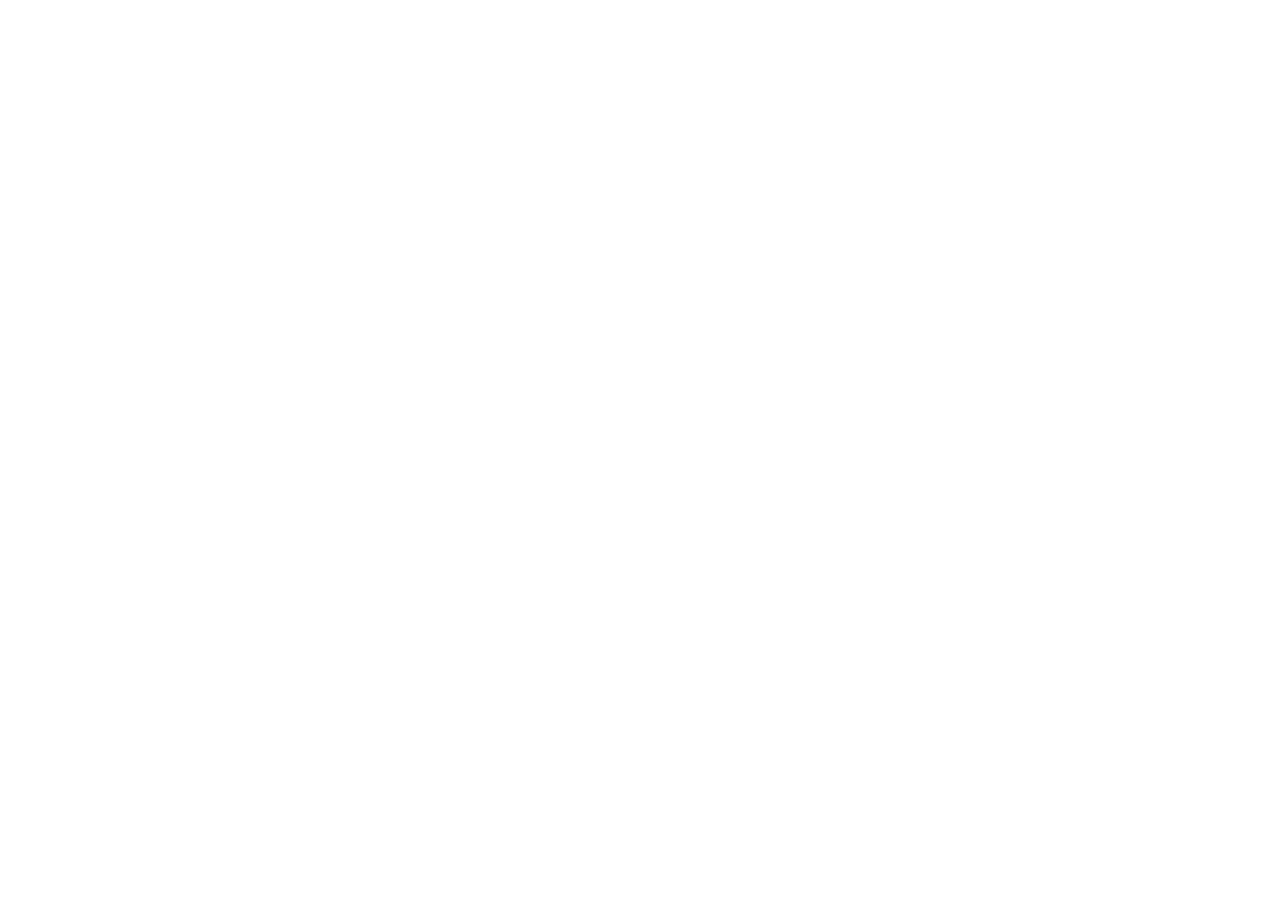
==== pages/about.html @ 8546cb78 "contact us page" ====
<!DOCTYPE html>
<html lang="en">
<head>
    <meta charset="UTF-8">
    <meta name="viewport" content="width=device-width, initial-scale=1.0">
    <title>About Us</title>
</head>
<body>
    
</body>
</html>
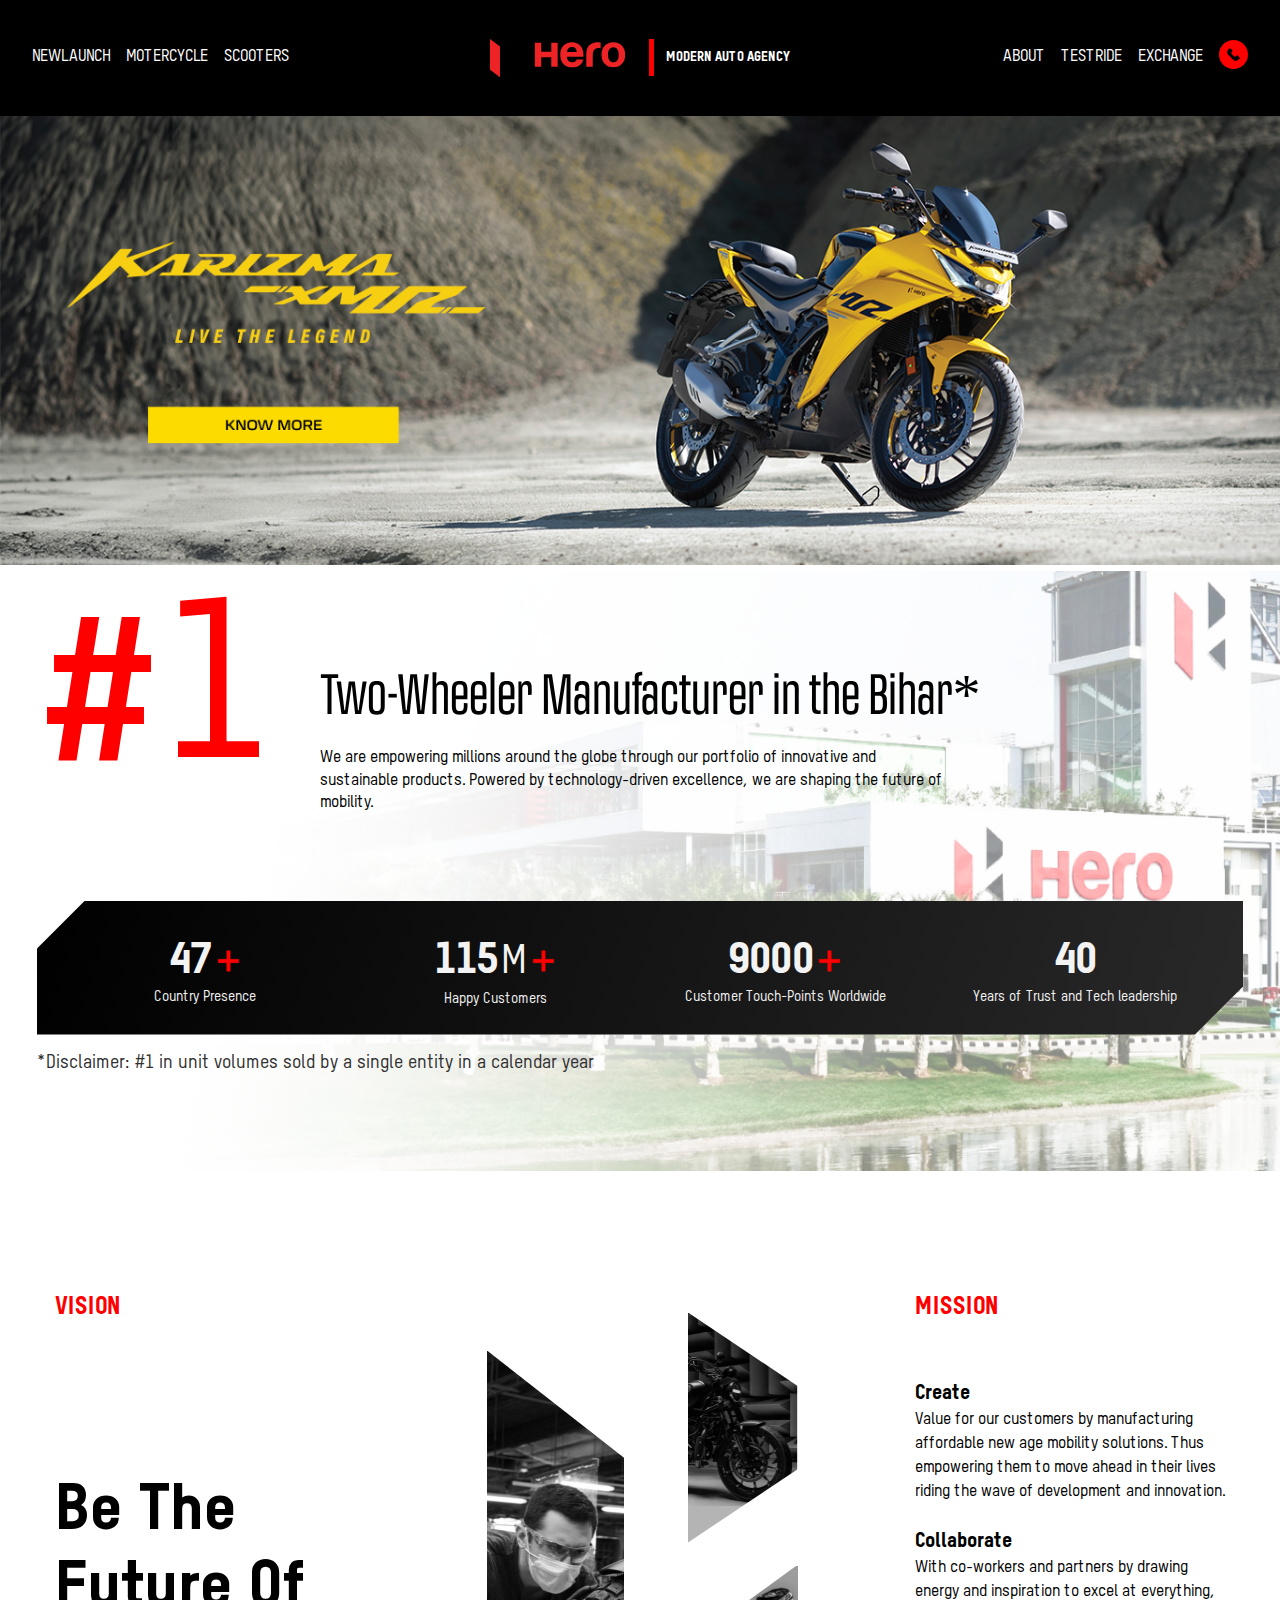
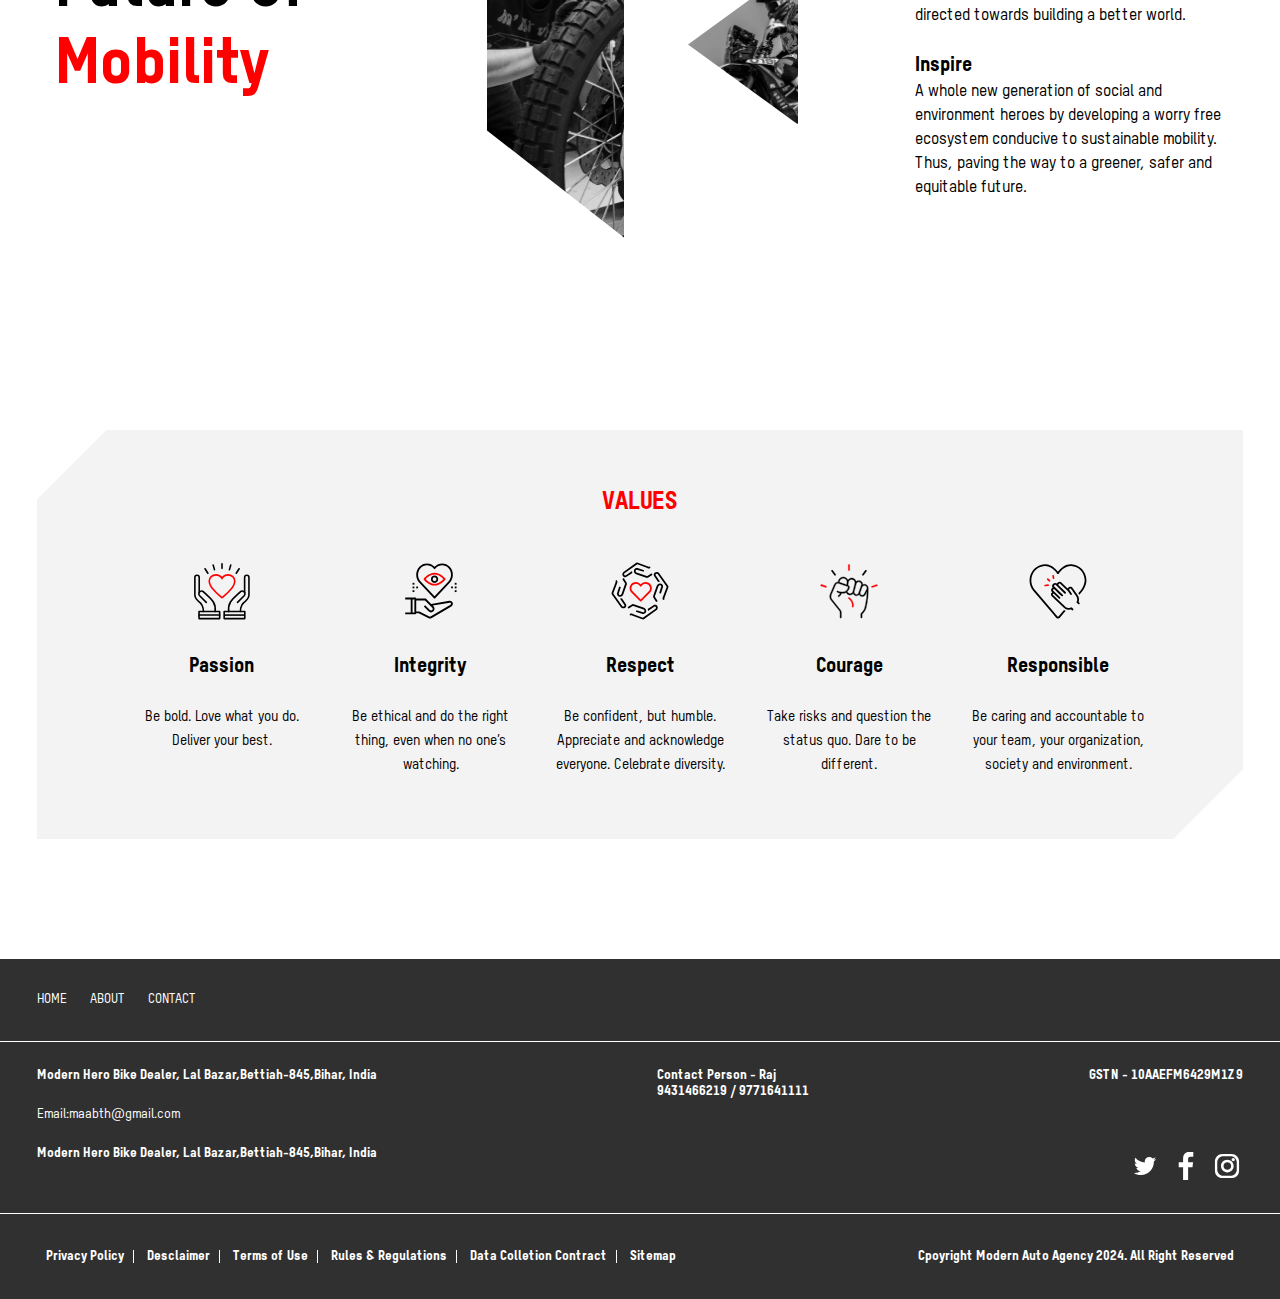
==== commit 6b1759cc: "about us page" ====
--- a/pages/about.html
+++ b/pages/about.html
@@ -1,11 +1,428 @@
 <!DOCTYPE html>
 <html lang="en">
+
 <head>
     <meta charset="UTF-8">
     <meta name="viewport" content="width=device-width, initial-scale=1.0">
+    <link rel="stylesheet" href="/style.css">
+    <link rel="stylesheet" href="aboutus.css">
     <title>About Us</title>
 </head>
+
 <body>
-    
+
+    <script src="/pages/custom.js"></script>
+    <a href="/pages/about.html"></a>
+    <custom-header></custom-header>
+
+    <div class="">
+        <img src="/Images/karizma-know-web.png" alt="">
+    </div>
+
+    <div class="aboutus">
+
+        <!-- manufacturer -->
+
+        <div class="company-two-wheeler-mobility aem-GridColumn aem-GridColumn--default--12 spacetopbottom">
+
+
+            <style>
+                .backgroundImage {
+                    background: linear-gradient(107deg, #FFF 22.89%, rgba(255, 255, 255, 0.00) 71.45%),
+                        url(/Images/two-wheeler-desktop.png),
+                        lightgray -0.087px -516.92px / 138.455% 185.896% no-repeat;
+                    background-repeat: no-repeat;
+                    background-size: cover;
+                }
+
+                .block--company-two-wheeler-mobility {
+                    position: relative;
+                    background-color: #fff;
+                }
+
+                @media screen and (max-width: 767px) {
+                    .backgroundImage {
+                        background: linear-gradient(185deg, #FFF -59.31%, rgba(255, 255, 255, 0.20) 36.59%, rgba(255, 255, 255, 0.80) 72.24%, rgba(255, 255, 255, 0.00) 105.49%),
+                            url(/content/dam/hero-aem-website/in/en-in/company-section/company-overview/two-wheeler/two-wheeler-mobile.jpg),
+                            lightgray -0.039px -230.003px / 138.455% 185.896% no-repeat;
+                        background-repeat: no-repeat;
+                        background-size: cover;
+                    }
+                }
+            </style>
+            <div class="block--company-two-wheeler-mobility backgroundImage">
+                <!-- <div class="backgroundImage"></div> -->
+                <div class="source page-width">
+                    <div class="twoWheelerMobilityText">
+                        <div class="rank">
+                            <p class="font-hyperspace-race-xwide-bold"><span>#</span>1</p>
+                        </div>
+                        <div class="twoWheelerMobilityContent">
+                            <div class="twoWheelerMobilityHeading">Two-Wheeler Manufacturer in the Bihar*</div>
+                            <div class="twoWheelerMobilityPara">
+                                We are empowering millions around the globe through our portfolio of innovative and
+                                sustainable products. Powered by technology-driven excellence, we are shaping the future
+                                of mobility.
+                            </div>
+                        </div>
+                    </div>
+
+                    <div class="black-banner">
+                        <div class="banner2">
+                            <div class="bannerContent">
+                                <h1>
+                                    <p>47</p>
+                                    <svg xmlns="http://www.w3.org/2000/svg" width="25" height="24" viewBox="0 0 25 24"
+                                        fill="none">
+                                        <g id="ri:add-fill">
+                                            <path id="Vector"
+                                                d="M11.0714 1.74951H10.8214V1.99951V10.3209H2.5H2.25V10.5709V13.4281V13.6781H2.5H10.8214V21.9995V22.2495H11.0714H13.9286H14.1786V21.9995V13.6781H22.5H22.75V13.4281V10.5709V10.3209H22.5H14.1786V1.99951V1.74951H13.9286H11.0714Z"
+                                                fill="#FF0000" stroke="#FF0000" stroke-width="0.5" />
+                                        </g>
+                                    </svg>
+                                </h1>
+                                <p>Country Presence</p>
+                            </div>
+
+                            <div class="bannerContent">
+                                <h1>
+                                    <p>115 </p>
+                                    <p>M</p>
+                                    <svg xmlns="http://www.w3.org/2000/svg" width="25" height="24" viewBox="0 0 25 24"
+                                        fill="none">
+                                        <g id="ri:add-fill">
+                                            <path id="Vector"
+                                                d="M11.0714 1.74951H10.8214V1.99951V10.3209H2.5H2.25V10.5709V13.4281V13.6781H2.5H10.8214V21.9995V22.2495H11.0714H13.9286H14.1786V21.9995V13.6781H22.5H22.75V13.4281V10.5709V10.3209H22.5H14.1786V1.99951V1.74951H13.9286H11.0714Z"
+                                                fill="#FF0000" stroke="#FF0000" stroke-width="0.5" />
+                                        </g>
+                                    </svg>
+                                </h1>
+                                <p>Happy Customers</p>
+                            </div>
+
+                            <div class="bannerContent">
+                                <h1>
+                                    <p>9000</p>
+                                    <svg xmlns="http://www.w3.org/2000/svg" width="25" height="24" viewBox="0 0 25 24"
+                                        fill="none">
+                                        <g id="ri:add-fill">
+                                            <path id="Vector"
+                                                d="M11.0714 1.74951H10.8214V1.99951V10.3209H2.5H2.25V10.5709V13.4281V13.6781H2.5H10.8214V21.9995V22.2495H11.0714H13.9286H14.1786V21.9995V13.6781H22.5H22.75V13.4281V10.5709V10.3209H22.5H14.1786V1.99951V1.74951H13.9286H11.0714Z"
+                                                fill="#FF0000" stroke="#FF0000" stroke-width="0.5" />
+                                        </g>
+                                    </svg>
+                                </h1>
+                                <p>Customer Touch-Points Worldwide</p>
+                            </div>
+
+                            <div class="bannerContent">
+                                <h1>
+                                    <p>40</p>
+                                </h1>
+                                <p>Years of Trust and Tech leadership </p>
+                            </div>
+
+                        </div>
+                    </div>
+
+                    <div class="loremText">
+                        <p>*Disclaimer: #1 in unit volumes sold by a single entity in a calendar year</p>
+
+                    </div>
+                </div>
+
+            </div>
+
+        </div>
+
+        <!-- be the future -->
+
+        <div class="vision-wrapper page-width spacetopbottom">
+            <div class="vision-container vision-wrapper-item">
+                <div class="section-title">
+                    <h5>VISION</h5>
+                </div>
+                <div class="vision-heading">
+                    <h4>
+                        Be The Future Of <span>Mobility</span></h4>
+                </div>
+            </div>
+            <div class="hero-img-container vision-wrapper-item">
+                <div class="hero-img-inner">
+                    <div class="hero-img-left hero-img-item">
+                        <img src="/Images/vision-image1.png"
+                            alt="logo-image-1">
+                    </div>
+                    <div class="hero-img-right hero-img-item">
+                        <div class="hero-img-top">
+                            <img src="/Images/vision-image2.png"
+                                alt="logo-image-2">
+                        </div>
+                        <div class="hero-img-bottom">
+                            <img src="/Images/vision-image3.png"
+                                alt="logo-image-1">
+                        </div>
+                    </div>
+                </div>
+            </div>
+            <div class="mission-container vision-wrapper-item">
+                <div class="section-title">
+                    <h5>MISSION</h5>
+                </div>
+                <div class="mission-card-container">
+                    <div class="mission-card" style="" aria-hidden="true" tabindex="0" role="tabpanel"
+                        id="slick-slide30" aria-describedby="slick-slide-control30">
+                        <h6>Create</h6>
+                        <div>
+                            <p>Value for our customers by manufacturing affordable new age mobility solutions. Thus
+                                empowering them to move ahead in their lives riding the wave of development and
+                                innovation.</p>
+                        </div>
+                    </div>
+                    <div class="mission-card" style="" aria-hidden="true" tabindex="-1" role="tabpanel"
+                        id="slick-slide31" aria-describedby="slick-slide-control31">
+                        <h6>Collaborate</h6>
+                        <div>
+                            <p>With co-workers and partners by drawing energy and inspiration to excel at everything,
+                                directed towards building a better world.</p>
+                        </div>
+                    </div>
+                    <div class="mission-card" style="" aria-hidden="true" tabindex="-1" role="tabpanel"
+                        id="slick-slide32" aria-describedby="slick-slide-control32">
+                        <h6>Inspire</h6>
+                        <div>
+                            <p>A whole new generation of social and environment heroes by developing a worry free
+                                ecosystem conducive to sustainable mobility. Thus, paving the way to a greener, safer
+                                and equitable future.</p>
+                        </div>
+                    </div>
+                </div>
+            </div>
+        </div>
+
+        <!-- our values -->
+
+        <section class="our-values-container spacetopbottom page-width">
+            <div class="our-values-wrapper">
+                <div class="section-title our-values-title">
+                    <h5>VALUES</h5>
+                </div>
+                <div class="values-card-container">
+                    <div class="our-values-card" style="" aria-hidden="true" tabindex="0" role="tabpanel"
+                        id="slick-slide40" aria-describedby="slick-slide-control40">
+                        <div class="svg-container">
+                            <svg xmlns="http://www.w3.org/2000/svg" width="64" height="64" viewBox="0 0 64 64"
+                                fill="none">
+                                <path
+                                    d="M38.7154 52.5367C37.6721 44.4255 41.7159 40.7531 46.8089 36.1258C47.9466 35.0883 49.1314 34.0154 50.3104 32.8365C51.1887 31.9641 52.5268 31.8108 53.5643 32.3767C53.7824 32.5005 53.9887 32.6479 54.1773 32.8365C55.2443 33.9034 55.2443 35.6365 54.1773 36.7034L47.5398 43.3232"
+                                    stroke="black" stroke-width="1.6" stroke-linecap="round" stroke-linejoin="round" />
+                                <path
+                                    d="M54.6126 33.4027V18.4183C54.6126 17.2217 55.5794 16.249 56.776 16.249C57.9727 16.249 58.9512 17.2217 58.9512 18.4183V34.8057C58.9512 34.8057 58.9512 34.8528 58.9571 34.8764C58.9689 35.0356 59.299 38.9556 55.5263 42.0857C55.0724 42.404 50.3567 45.8642 50.3861 52.537"
+                                    stroke="black" stroke-width="1.6" stroke-linecap="round" stroke-linejoin="round" />
+                                <path d="M54.8004 59.611H34.157V56.0742V52.5374H54.8004V56.0742V59.611Z" stroke="black"
+                                    stroke-width="1.6" stroke-linejoin="round" />
+                                <path d="M34.157 56.0742H54.8004" stroke="black" stroke-width="1.6"
+                                    stroke-linejoin="round" />
+                                <path
+                                    d="M25.1078 52.5367C26.1512 44.4255 22.1074 40.7531 17.0143 36.1258C15.8766 35.0883 14.6918 34.0154 13.5129 32.8365C12.6345 31.9641 11.2964 31.8108 10.259 32.3767C10.0409 32.5005 9.83454 32.6479 9.64591 32.8365C8.57897 33.9034 8.57897 35.6365 9.64591 36.7034L16.2834 43.3232"
+                                    stroke="black" stroke-width="1.6" stroke-linecap="round" stroke-linejoin="round" />
+                                <path
+                                    d="M9.20944 33.4027V18.4183C9.20944 17.2217 8.24271 16.249 7.04608 16.249C5.84945 16.249 4.87092 17.2217 4.87092 18.4183V34.8057C4.87092 34.8057 4.87092 34.8528 4.86502 34.8764C4.85324 35.0356 4.52313 38.9556 8.29576 42.0857C8.74966 42.404 13.4654 45.8642 13.436 52.537"
+                                    stroke="black" stroke-width="1.6" stroke-linecap="round" stroke-linejoin="round" />
+                                <path d="M9.02539 59.611H29.6629V56.0742V52.5374H9.02539V56.0742V59.611Z" stroke="black"
+                                    stroke-width="1.6" stroke-linejoin="round" />
+                                <path d="M29.6629 56.0742H9.02539H29.6688H29.6629Z" stroke="black" stroke-width="1.6"
+                                    stroke-linejoin="round" />
+                                <path d="M15.0527 9.76465L17.8714 14.2446" stroke="black" stroke-width="1.6"
+                                    stroke-linecap="round" stroke-linejoin="round" />
+                                <path d="M23.1858 6.12793L24.4744 10.6079" stroke="black" stroke-width="1.6"
+                                    stroke-linecap="round" stroke-linejoin="round" />
+                                <path d="M32.0059 4.88428V9.36428" stroke="black" stroke-width="1.6"
+                                    stroke-linecap="round" stroke-linejoin="round" />
+                                <path d="M40.7331 6.1333L39.439 10.6133" stroke="black" stroke-width="1.6"
+                                    stroke-linecap="round" stroke-linejoin="round" />
+                                <path d="M49.1103 9.7832L46.2815 14.2632" stroke="black" stroke-width="1.6"
+                                    stroke-linecap="round" stroke-linejoin="round" />
+                                <path
+                                    d="M31.9937 38.6254C31.8346 38.6254 31.6754 38.5664 31.5516 38.4544C25.4977 33.0902 19.2434 27.5374 19.2434 21.8784C19.2434 18.5538 22.2556 15.854 25.9516 15.854C28.9874 15.854 30.6203 17.1273 31.9937 19.2435C33.3672 17.1273 35 15.854 38.0358 15.854C41.7377 15.854 44.744 18.5597 44.744 21.8784C44.744 27.5374 38.4838 33.0843 32.4358 38.4544C32.312 38.5664 32.1529 38.6254 31.9937 38.6254Z"
+                                    stroke="#FF0000" stroke-width="1.6" stroke-miterlimit="10" />
+                            </svg>
+                        </div>
+                        <h5>Passion</h5>
+                        <p>Be bold. Love what you do. Deliver your best.</p>
+                    </div>
+
+                    <div class="our-values-card" style="" aria-hidden="true" tabindex="-1" role="tabpanel"
+                        id="slick-slide41" aria-describedby="slick-slide-control41">
+                        <div class="svg-container">
+                            <svg xmlns="http://www.w3.org/2000/svg" width="64" height="64" viewBox="0 0 64 64"
+                                fill="none">
+                                <g id="Frame 1000007554">
+                                    <g id="Group 1000007418">
+                                        <path id="Vector"
+                                            d="M50.3804 41.8155L32.2 44.9997L27.0358 39.7992C26.8644 39.6256 26.6306 39.5287 26.3877 39.5287H17.22C17.22 39.0182 16.8093 38.6055 16.3032 38.6055H12.6361H6.21875V40.4519H11.7194V53.3771H6.21875V55.2235H12.6361H16.3032C16.8093 55.2235 17.22 54.8108 17.22 54.3003H19.7539L29.5551 59.2358C29.9786 59.4491 30.4379 59.5562 30.8954 59.5562C31.417 59.5562 31.9378 59.4186 32.4044 59.1435L52.4028 47.3955C53.3196 46.8563 53.8898 45.8583 53.8898 44.7892C53.8898 43.8965 53.5011 43.0545 52.8218 42.4793C52.1452 41.9041 51.2541 41.6641 50.3804 41.8155ZM15.3864 53.3771H13.5529V40.4519H15.3864V53.3771ZM51.4805 45.8002L31.4812 57.5482C31.1393 57.7485 30.7267 57.7605 30.3747 57.5842L20.3801 52.5517C20.2536 52.4871 20.1124 52.4538 19.9703 52.4538H17.22V41.3751H26.0081L33.2313 48.6492C33.543 48.9641 33.7218 49.398 33.7218 49.843C33.7218 50.7736 32.9701 51.5306 32.045 51.5306C31.5977 51.5306 31.1759 51.3552 30.8597 51.0367L26.119 46.2618L24.8227 47.5672L29.5643 52.3421C30.2271 53.0096 31.1081 53.3771 32.045 53.3771C33.9813 53.3771 35.5553 51.791 35.5553 49.843C35.5553 48.8985 35.1905 48.0113 34.5267 47.3438L33.7851 46.596L50.6949 43.6343C51.0331 43.5761 51.3797 43.6684 51.6428 43.8919C51.9059 44.1153 52.0572 44.4421 52.0572 44.7883C52.0572 45.2028 51.8362 45.5906 51.4805 45.8002Z"
+                                            fill="black" />
+                                        <path id="Vector_2"
+                                            d="M34.8886 39.2398C35.0609 39.4244 35.302 39.5279 35.5532 39.5279C35.8044 39.5279 36.0455 39.4244 36.2179 39.2398L50.756 23.8146C54.92 19.3969 54.92 12.2069 50.756 7.78831C48.7244 5.63258 46.0191 4.44531 43.1386 4.44531C40.2737 4.44531 37.582 5.61873 35.5532 7.75415C33.5253 5.61965 30.8328 4.44531 27.9679 4.44531C25.0874 4.44531 22.382 5.63258 20.3495 7.78831C16.1856 12.2069 16.1856 19.3969 20.3495 23.8146L34.8886 39.2398ZM21.6798 9.05959C23.362 7.27407 25.5953 6.29176 27.9679 6.29176C30.3405 6.29176 32.5737 7.27407 34.256 9.05959L34.8876 9.73077C35.2342 10.0982 35.8713 10.0982 36.2179 9.73077L36.8495 9.05959C38.5327 7.27407 40.766 6.29176 43.1386 6.29176C45.5112 6.29176 47.7444 7.27407 49.4267 9.05959C52.9306 12.7774 52.9306 18.8264 49.4267 22.5433L35.5532 37.2641L21.6798 22.5442C18.1759 18.8264 18.1759 12.7774 21.6798 9.05959Z"
+                                            fill="black" />
+                                        <path id="Vector_3" d="M19.0523 27.5254H17.2188V29.3718H19.0523V27.5254Z"
+                                            fill="black" />
+                                        <path id="Vector_4" d="M15.3882 23.832H13.5547V25.6785H15.3882V23.832Z"
+                                            fill="black" />
+                                        <path id="Vector_5" d="M15.3882 27.5254H13.5547V29.3718H15.3882V27.5254Z"
+                                            fill="black" />
+                                        <path id="Vector_6" d="M15.3882 31.2188H13.5547V33.0652H15.3882V31.2188Z"
+                                            fill="black" />
+                                        <path id="Vector_7" d="M53.896 27.5254H52.0625V29.3718H53.896V27.5254Z"
+                                            fill="black" />
+                                        <path id="Vector_8" d="M57.5601 31.2188H55.7266V33.0652H57.5601V31.2188Z"
+                                            fill="black" />
+                                        <path id="Vector_9" d="M57.5601 27.5254H55.7266V29.3718H57.5601V27.5254Z"
+                                            fill="black" />
+                                        <path id="Vector_10" d="M57.5601 23.832H55.7266V25.6785H57.5601V23.832Z"
+                                            fill="black" />
+                                        <path id="Vector_11"
+                                            d="M35.5561 26.6048C41.4913 26.6048 46.154 20.9685 46.3493 20.7285C46.627 20.3878 46.627 19.8976 46.3493 19.556C46.154 19.316 41.4913 13.6797 35.5561 13.6797C29.621 13.6797 24.9583 19.316 24.763 19.556C24.4852 19.8967 24.4852 20.3869 24.763 20.7285C24.9583 20.9685 29.621 26.6048 35.5561 26.6048ZM35.5561 15.5261C39.5798 15.5261 43.1066 18.7833 44.4039 20.1432C43.1094 21.504 39.5918 24.7584 35.5561 24.7584C31.5324 24.7584 28.0056 21.5012 26.7084 20.1413C28.0029 18.7805 31.5205 15.5261 35.5561 15.5261Z"
+                                            fill="#FF0000" />
+                                        <path id="Vector_12"
+                                            d="M35.5577 23.8331C37.5801 23.8331 39.2248 22.1768 39.2248 20.1402C39.2248 18.1035 37.5801 16.4473 35.5577 16.4473C33.5353 16.4473 31.8906 18.1035 31.8906 20.1402C31.8906 22.1768 33.5353 23.8331 35.5577 23.8331ZM35.5577 18.2937C36.5689 18.2937 37.3912 19.1218 37.3912 20.1402C37.3912 21.1585 36.5689 21.9866 35.5577 21.9866C34.5465 21.9866 33.7242 21.1585 33.7242 20.1402C33.7242 19.1218 34.5465 18.2937 35.5577 18.2937Z"
+                                            fill="black" />
+                                    </g>
+                                </g>
+                            </svg>
+                        </div>
+                        <h5>Integrity</h5>
+                        <p>Be ethical and do the right thing, even when no one’s watching.</p>
+                    </div>
+
+                    <div class="our-values-card" style="" aria-hidden="true" tabindex="-1" role="tabpanel"
+                        id="slick-slide42" aria-describedby="slick-slide-control42">
+                        <div class="svg-container">
+                            <svg xmlns="http://www.w3.org/2000/svg" width="64" height="64" viewBox="0 0 64 64"
+                                fill="none">
+                                <g id="Frame 1000007555">
+                                    <g id="Group 1000007427">
+                                        <path id="Vector"
+                                            d="M23.082 56.347C23.2305 56.2532 23.6615 56.4012 24.0074 56.5206L34.2035 60.337C34.2239 60.3448 34.2447 60.3517 34.266 60.3578C34.603 60.4565 34.9592 60.4695 35.3025 60.3958C35.6459 60.322 35.9653 60.1638 36.2321 59.9355L48.6539 51.0788C48.6791 51.0606 48.7035 51.0412 48.7268 51.0206C49.2972 50.5073 49.6604 49.8032 49.748 49.0408C49.8356 48.2784 49.6416 47.5103 49.2025 46.8809C48.9741 46.5638 48.6814 46.2983 48.3437 46.1017C48.0059 45.9051 47.6305 45.7818 47.242 45.7399C46.8712 45.7005 46.4963 45.7375 46.1404 45.8484C45.7844 45.9593 45.4549 46.1418 45.1721 46.3848L39.6616 50.1107C39.893 50.6639 40.014 51.257 40.0177 51.8566C40.0177 51.9123 40.0107 51.9668 40.0089 52.0222L46.2116 47.8284C46.2435 47.8068 46.2739 47.7831 46.3028 47.7576C46.4035 47.6654 46.5225 47.5955 46.6522 47.5524C46.7818 47.5093 46.919 47.4941 47.0549 47.5076C47.1978 47.5248 47.3355 47.5719 47.4591 47.6457C47.5826 47.7196 47.6892 47.8187 47.7719 47.9365C47.9474 48.2009 48.0242 48.5187 47.9889 48.8342C47.9536 49.1496 47.8084 49.4426 47.5788 49.6617L35.167 58.5114C35.1418 58.5297 35.1171 58.5492 35.0941 58.5696C35.0535 58.6076 35.0043 58.6354 34.9508 58.6505C34.8973 58.6657 34.8409 58.6679 34.7864 58.6568L24.7075 54.8817L24.5881 54.8405C23.9193 54.6091 23.0048 54.294 22.1333 54.8435C22.0345 54.9058 21.9491 54.9869 21.8817 55.0823C21.8143 55.1776 21.7664 55.2853 21.7407 55.3991C21.7149 55.513 21.7118 55.6308 21.7316 55.7458C21.7514 55.8609 21.7936 55.9709 21.8559 56.0696C21.9182 56.1683 21.9994 56.2538 22.0947 56.3212C22.19 56.3886 22.2977 56.4365 22.4115 56.4622C22.5254 56.488 22.6432 56.4911 22.7583 56.4713C22.8733 56.4515 22.9833 56.4093 23.082 56.347Z"
+                                            fill="black" />
+                                        <path id="Vector_2"
+                                            d="M21.1656 49.3056L24.7299 47.0284C24.7808 47.0051 24.8272 46.9855 24.8691 46.9695C24.8822 46.9645 24.8981 46.9571 24.9104 46.9528C24.9537 46.9375 24.998 46.9251 25.0429 46.9158C25.0507 46.9142 25.0604 46.9107 25.0679 46.9094C25.1016 46.9037 25.1358 46.9008 25.17 46.9007C25.1782 46.9006 25.1876 46.8987 25.1958 46.899C25.2342 46.9 25.2725 46.9037 25.3105 46.9098L34.8399 50.2665C34.872 50.2777 34.9046 50.2871 34.9376 50.2948C35.7514 50.4801 36.4654 51.2106 36.4654 51.8577C36.4683 52.0704 36.4256 52.2813 36.3401 52.4761C36.2546 52.671 36.1283 52.8452 35.9697 52.987C35.8509 53.093 35.712 53.1739 35.5612 53.225C35.4104 53.2761 35.2509 53.2963 35.0921 53.2843L29.2224 51.3894C29.1112 51.353 28.9938 51.339 28.8772 51.348C28.7605 51.3571 28.6468 51.3891 28.5426 51.4423C28.4383 51.4954 28.3456 51.5686 28.2697 51.6577C28.1938 51.7467 28.1362 51.8499 28.1002 51.9612C28.0643 52.0726 28.0507 52.19 28.0602 52.3066C28.0698 52.4232 28.1022 52.5368 28.1557 52.6409C28.2093 52.7449 28.2828 52.8374 28.3721 52.9129C28.4615 52.9885 28.5649 53.0457 28.6764 53.0812L34.6294 55.0031C34.6781 55.0188 34.7281 55.0303 34.7787 55.0373C34.9126 55.0562 35.0476 55.0657 35.1828 55.0656C35.9014 55.0634 36.5951 54.8017 37.1359 54.3286C37.4865 54.0199 37.7668 53.6396 37.9578 53.2134C38.1488 52.7871 38.2461 52.3248 38.2431 51.8577C38.2431 50.2297 36.8 48.9202 35.3859 48.5739L25.8287 45.2076C25.7823 45.1915 25.7347 45.179 25.6864 45.1702C25.5745 45.15 25.4617 45.1356 25.3484 45.1269C24.8747 45.1014 24.4025 45.2014 23.9797 45.4166C23.9634 45.424 23.9489 45.429 23.9325 45.4368L23.9314 45.4374L23.9299 45.4381C23.8968 45.4541 23.8647 45.472 23.8335 45.4914L20.2081 47.8074C20.1096 47.8702 20.0244 47.9518 19.9574 48.0475C19.8904 48.1433 19.843 48.2513 19.8178 48.3654C19.7926 48.4795 19.7901 48.5974 19.8106 48.7124C19.831 48.8275 19.8739 48.9374 19.9368 49.0358C19.9997 49.1343 20.0814 49.2194 20.1772 49.2862C20.2731 49.3531 20.3811 49.4004 20.4952 49.4254C20.6094 49.4505 20.7273 49.4528 20.8423 49.4323C20.9573 49.4117 21.0672 49.3687 21.1656 49.3056Z"
+                                            fill="black" />
+                                        <path id="Vector_3"
+                                            d="M12.9764 48.2814C13.2748 48.6122 13.6397 48.8762 14.0471 49.0562C14.4546 49.2361 14.8955 49.328 15.341 49.3257C15.9782 49.3308 16.6003 49.1317 17.1161 48.7576C17.4334 48.5292 17.6989 48.2365 17.8955 47.8986C18.0921 47.5608 18.2154 47.1853 18.2572 46.7967C18.2969 46.4259 18.2601 46.0509 18.1492 45.6949C18.0383 45.3389 17.8555 45.0094 17.6122 44.7268L13.8863 39.2162C13.3332 39.4477 12.7401 39.5686 12.1405 39.5723C12.0848 39.5723 12.0303 39.5653 11.9749 39.5635L16.1687 45.7663C16.1903 45.7981 16.2139 45.8286 16.2394 45.8574C16.3315 45.9582 16.4014 46.0773 16.4444 46.2069C16.4875 46.3365 16.5028 46.4737 16.4894 46.6096C16.4722 46.7525 16.4252 46.8902 16.3514 47.0138C16.2776 47.1374 16.1787 47.2441 16.061 47.327C15.7964 47.5023 15.4785 47.5789 15.163 47.5435C14.8476 47.5081 14.5546 47.363 14.3354 47.1334L5.4856 34.7217C5.46738 34.6965 5.44783 34.6718 5.42744 34.6488C5.3893 34.6082 5.36146 34.5591 5.34628 34.5056C5.33109 34.452 5.32901 34.3956 5.3402 34.341L9.11621 24.2617L9.15744 24.1411C9.38791 23.4731 9.70344 22.559 9.15353 21.6879C9.09124 21.5892 9.01011 21.5037 8.91477 21.4364C8.81944 21.369 8.71177 21.3211 8.59791 21.2953C8.48406 21.2696 8.36625 21.2665 8.2512 21.2863C8.13616 21.3061 8.02613 21.3483 7.92742 21.4106C7.8287 21.4729 7.74322 21.554 7.67585 21.6494C7.60849 21.7447 7.56056 21.8524 7.53481 21.9662C7.50906 22.0801 7.50598 22.1979 7.52576 22.3129C7.54554 22.428 7.58778 22.538 7.65008 22.6367C7.74426 22.786 7.59626 23.2157 7.4769 23.5612L3.66009 33.7577C3.65228 33.7785 3.64534 33.7994 3.63926 33.8206C3.54099 34.1577 3.52814 34.5138 3.60186 34.8571C3.67559 35.2003 3.83357 35.5198 4.06157 35.7868L12.9183 48.2085C12.9364 48.2338 12.9558 48.2581 12.9764 48.2814Z"
+                                            fill="black" />
+                                        <path id="Vector_4"
+                                            d="M12.0398 27.6542C11.8155 27.582 11.5716 27.6017 11.3618 27.7091C11.152 27.8166 10.9934 28.0029 10.9209 28.2271L8.99904 34.1802C8.98327 34.2288 8.9718 34.2788 8.96475 34.3295C8.90733 34.7502 8.94089 35.1784 9.06317 35.585C9.18544 35.9917 9.39358 36.3674 9.67351 36.6867C9.98215 37.0373 10.3625 37.3176 10.7887 37.5086C11.215 37.6996 11.6773 37.7969 12.1444 37.7938C13.7724 37.7938 15.0819 36.3507 15.4282 34.9367L18.7945 25.3795C18.8106 25.333 18.8231 25.2854 18.8319 25.2371C18.9448 24.6571 18.8581 24.0561 18.5861 23.5316C18.5785 23.515 18.5734 23.5001 18.5654 23.4832L18.5648 23.4821L18.5641 23.4806C18.548 23.4476 18.5302 23.4154 18.5107 23.3843L16.1947 19.7589C16.1319 19.6603 16.0503 19.5752 15.9546 19.5082C15.8588 19.4412 15.7508 19.3938 15.6367 19.3686C15.5226 19.3434 15.4047 19.3409 15.2897 19.3613C15.1746 19.3817 15.0647 19.4246 14.9663 19.4876C14.8678 19.5505 14.7827 19.6322 14.7159 19.728C14.649 19.8238 14.6017 19.9319 14.5767 20.046C14.5516 20.1601 14.5493 20.2781 14.5698 20.3931C14.5904 20.5081 14.6334 20.618 14.6965 20.7163L16.9738 24.2807C16.9973 24.332 17.0171 24.3789 17.0332 24.4211C17.038 24.4337 17.0451 24.449 17.0492 24.4609C17.0652 24.5056 17.078 24.5514 17.0875 24.5979C17.0887 24.6042 17.0915 24.6119 17.0926 24.6179C17.0992 24.655 17.1024 24.6926 17.1022 24.7303C17.1022 24.735 17.1034 24.7405 17.1033 24.7453C17.1022 24.7841 17.0986 24.8229 17.0923 24.8613L13.7355 34.3907C13.7244 34.4227 13.715 34.4553 13.7073 34.4883C13.522 35.3021 12.7915 36.0161 12.1444 36.0161C11.9317 36.0191 11.7208 35.9764 11.5259 35.8909C11.3311 35.8054 11.1569 35.679 11.0151 35.5204C10.9088 35.4019 10.8276 35.2629 10.7765 35.1121C10.7254 34.9613 10.7054 34.8016 10.7178 34.6428L12.6127 28.7731C12.6851 28.5488 12.6654 28.3049 12.558 28.095C12.4505 27.8852 12.2641 27.7266 12.0398 27.6542Z"
+                                            fill="black" />
+                                        <path id="Vector_5"
+                                            d="M24.4352 13.8862C24.2038 13.333 24.0828 12.74 24.0791 12.1404C24.0791 12.0847 24.0861 12.0301 24.0879 11.9747L17.8851 16.1685C17.8533 16.1901 17.8228 16.2138 17.794 16.2393C17.6933 16.3316 17.5742 16.4016 17.4446 16.4446C17.315 16.4877 17.1777 16.5029 17.0418 16.4893C16.8989 16.4721 16.7612 16.4251 16.6377 16.3512C16.5142 16.2773 16.4076 16.1783 16.3248 16.0605C16.1492 15.796 16.0724 15.4782 16.1077 15.1627C16.143 14.8473 16.2882 14.5543 16.518 14.3352L28.9297 5.48547C28.9549 5.46725 28.9797 5.4477 29.0027 5.42731C29.043 5.38892 29.0921 5.36092 29.1458 5.34572C29.1994 5.33052 29.2559 5.32859 29.3104 5.34008L39.3897 9.11608L39.5104 9.15731C40.1783 9.38778 41.092 9.70288 41.9635 9.15341C42.1629 9.02759 42.3041 8.82773 42.3561 8.59779C42.4081 8.36784 42.3666 8.12666 42.2408 7.92729C42.115 7.72792 41.9151 7.58669 41.6852 7.53468C41.4553 7.48267 41.2141 7.52413 41.0147 7.64995C40.8658 7.74413 40.4353 7.59613 40.0902 7.47677L29.8937 3.65997C29.8729 3.65215 29.852 3.64521 29.8308 3.63913C29.4937 3.54097 29.1376 3.52817 28.7944 3.60189C28.4511 3.67561 28.1317 3.83353 27.8647 4.06144L15.4429 12.9181C15.4176 12.9363 15.3933 12.9557 15.37 12.9763C14.7995 13.4896 14.4363 14.1937 14.3487 14.9561C14.2611 15.7185 14.4551 16.4867 14.8943 17.116C15.1511 17.4737 15.4894 17.7652 15.8812 17.9663C16.2729 18.1674 16.7069 18.2724 17.1473 18.2727C17.7996 18.2717 18.43 18.0374 18.9246 17.6121L24.4352 13.8862Z"
+                                            fill="black" />
+                                        <path id="Vector_6"
+                                            d="M44.157 14.9634C44.0299 14.765 43.8292 14.625 43.599 14.5743C43.3688 14.5236 43.1279 14.5663 42.9292 14.693L39.3652 16.9701C39.3157 16.9926 39.2709 17.0114 39.2299 17.0271C39.215 17.0328 39.1969 17.041 39.1829 17.0459C39.1425 17.0599 39.1012 17.0714 39.0593 17.0802C39.0486 17.0825 39.0356 17.087 39.0254 17.0888C38.9937 17.094 38.9617 17.0968 38.9296 17.0971C38.9195 17.0973 38.9081 17.0994 38.8982 17.0992C38.86 17.0982 38.822 17.0948 38.7843 17.0888L29.2548 13.7321C29.2228 13.721 29.1902 13.7116 29.1571 13.7039C28.3434 13.5186 27.6294 12.7881 27.6294 12.141C27.6264 11.9282 27.6691 11.7173 27.7546 11.5225C27.8401 11.3277 27.9664 11.1535 28.125 11.0116C28.2437 10.9055 28.3827 10.8245 28.5335 10.7734C28.6843 10.7223 28.8439 10.7022 29.0026 10.7143L34.8724 12.6093C34.9836 12.6456 35.1009 12.6597 35.2175 12.6506C35.3342 12.6415 35.4479 12.6095 35.5522 12.5564C35.6564 12.5032 35.7492 12.43 35.8251 12.341C35.901 12.2519 35.9586 12.1488 35.9945 12.0374C36.0304 11.9261 36.044 11.8087 36.0345 11.6921C36.025 11.5754 35.9925 11.4618 35.939 11.3578C35.8855 11.2537 35.8119 11.1613 35.7226 11.0857C35.6332 11.0102 35.5299 10.953 35.4184 10.9175L29.4653 8.9956C29.4166 8.97983 29.3667 8.96835 29.316 8.96131C28.8953 8.90331 28.4669 8.93659 28.0602 9.05889C27.6535 9.18119 27.2778 9.38964 26.9588 9.67007C26.6082 9.97871 26.3279 10.359 26.1369 10.7853C25.9459 11.2116 25.8486 11.6739 25.8516 12.141C25.8516 13.769 27.2948 15.0784 28.7088 15.4248L38.266 18.7911C38.3124 18.8072 38.36 18.8197 38.4084 18.8284C38.4848 18.8417 38.5646 18.854 38.6487 18.8631C38.7381 18.8731 38.828 18.8782 38.9179 18.8783C39.328 18.8688 39.731 18.7698 40.0988 18.5883C40.1207 18.5784 40.1398 18.5725 40.1623 18.5619L40.1634 18.5612L40.1649 18.5606C40.1979 18.5445 40.2301 18.5267 40.2612 18.5072L43.8866 16.1913C44.0853 16.0643 44.2254 15.8636 44.2761 15.6333C44.3268 15.4031 44.284 15.1621 44.157 14.9634Z"
+                                            fill="black" />
+                                        <path id="Vector_7"
+                                            d="M60.3391 28.4637C60.3469 28.4429 60.3539 28.422 60.36 28.4008C60.4582 28.0637 60.4711 27.7075 60.3974 27.3643C60.3236 27.0211 60.1657 26.7016 59.9377 26.4346L51.081 14.0129C51.0627 13.9877 51.0432 13.9634 51.0228 13.9399C50.5093 13.3697 49.8053 13.0066 49.0429 12.919C48.2806 12.8314 47.5125 13.0253 46.8831 13.4642C46.5658 13.6926 46.3003 13.9853 46.1037 14.3232C45.9071 14.661 45.7839 15.0365 45.742 15.4252C45.7024 15.7959 45.7392 16.1708 45.8501 16.5267C45.961 16.8826 46.1437 17.2121 46.387 17.4946L50.1129 23.0051C50.666 22.7737 51.2591 22.6527 51.8587 22.6491C51.9144 22.6491 51.9689 22.6561 52.0244 22.6578L47.8305 16.4551C47.8089 16.4232 47.7853 16.3928 47.7598 16.364C47.6677 16.2632 47.5979 16.1442 47.5548 16.0147C47.5118 15.8852 47.4964 15.7481 47.5098 15.6122C47.527 15.4693 47.574 15.3315 47.6479 15.2079C47.7218 15.0843 47.8208 14.9776 47.9386 14.8948C48.2031 14.7193 48.5209 14.6425 48.8363 14.6778C49.1518 14.7131 49.4447 14.8583 49.6639 15.0879L58.5136 27.4997C58.5318 27.5249 58.5514 27.5496 58.5718 27.5726C58.6099 27.6132 58.6378 27.6623 58.6529 27.7158C58.6681 27.7694 58.6702 27.8258 58.659 27.8803L54.883 37.9597L54.8418 38.0803C54.6113 38.7483 54.2958 39.6623 54.8457 40.5334C54.9715 40.7328 55.1714 40.874 55.4013 40.926C55.6312 40.9781 55.8724 40.9366 56.0718 40.8108C56.2712 40.685 56.4124 40.4851 56.4644 40.2552C56.5164 40.0252 56.475 39.784 56.3491 39.5847C56.255 39.4354 56.403 39.0057 56.5223 38.6602L60.3391 28.4637Z"
+                                            fill="black" />
+                                        <path id="Vector_8"
+                                            d="M51.966 34.5655C52.1903 34.6377 52.4342 34.618 52.644 34.5105C52.8538 34.4031 53.0124 34.2168 53.0849 33.9926L55.0068 28.0395C55.0225 27.9908 55.034 27.9409 55.0411 27.8902C55.0985 27.4695 55.0649 27.0413 54.9426 26.6347C54.8204 26.228 54.6122 25.8523 54.3323 25.533C54.0236 25.1824 53.6433 24.9021 53.2171 24.7111C52.7908 24.5201 52.3285 24.4228 51.8614 24.4258C50.2334 24.4258 48.9239 25.869 48.5776 27.283L45.2113 36.8402C45.1952 36.8866 45.1827 36.9342 45.1739 36.9826C45.0568 37.5816 45.1515 38.2026 45.4417 38.7395C45.4578 38.7724 45.4756 38.8044 45.4951 38.8354L47.8111 42.4608C47.8739 42.5594 47.9555 42.6445 48.0512 42.7115C48.147 42.7785 48.255 42.8259 48.3691 42.8511C48.4831 42.8763 48.6011 42.8788 48.7161 42.8584C48.8312 42.8379 48.9411 42.7951 49.0395 42.7321C49.138 42.6692 49.2231 42.5875 49.2899 42.4917C49.3568 42.3959 49.4041 42.2878 49.4291 42.1737C49.4542 42.0596 49.4565 41.9416 49.4359 41.8266C49.4154 41.7116 49.3724 41.6017 49.3093 41.5034L47.0315 37.9378C47.0091 37.8887 46.9901 37.8438 46.9746 37.8032C46.9691 37.7889 46.9612 37.7717 46.9565 37.7583C46.9407 37.714 46.928 37.6687 46.9185 37.6226C46.9172 37.6161 46.9143 37.608 46.9132 37.6017C46.9065 37.5643 46.9033 37.5263 46.9035 37.4882C46.9035 37.4839 46.9025 37.4789 46.9026 37.4746C46.9036 37.4357 46.9073 37.3969 46.9135 37.3584L50.2703 27.829C50.2814 27.797 50.2908 27.7644 50.2985 27.7314C50.4838 26.9176 51.2143 26.2036 51.8614 26.2036C52.0741 26.2006 52.285 26.2433 52.4799 26.3288C52.6747 26.4143 52.8489 26.5406 52.9907 26.6992C53.097 26.8178 53.1782 26.9567 53.2293 27.1076C53.2804 27.2584 53.3004 27.4181 53.288 27.5768L51.3931 33.4466C51.3207 33.6709 51.3404 33.9148 51.4478 34.1247C51.5553 34.3345 51.7417 34.4931 51.966 34.5655Z"
+                                            fill="black" />
+                                        <path id="Vector_9"
+                                            d="M32.7127 25.2618C31.5192 23.9532 29.7623 22.8413 27.7271 22.9376C26.1232 23.0056 24.6034 23.674 23.4692 24.8101C22.3349 25.9462 21.6692 27.4672 21.6039 29.0712C21.5763 30.0734 21.7936 31.0671 22.2371 31.9662C22.2471 31.9866 22.2575 32.0061 22.2688 32.0256L22.4051 32.2565C22.4142 32.2722 22.4238 32.2874 22.4342 32.3026L23.0088 33.1519C23.0249 33.1754 23.0605 33.2209 23.0787 33.2426C23.0952 33.263 23.113 33.2821 23.1312 33.3008L31.8213 42.0998C31.9355 42.2218 32.0735 42.3191 32.2269 42.3856C32.3802 42.4522 32.5456 42.4865 32.7127 42.4865C32.8799 42.4865 33.0453 42.4522 33.1986 42.3856C33.352 42.3191 33.49 42.2218 33.6042 42.0998L42.3129 33.2782C42.3514 33.2395 42.3861 33.1972 42.4167 33.1519L42.9913 32.3026C43.0017 32.2874 43.0113 32.2722 43.0204 32.2565L43.1571 32.0244C43.1679 32.0057 43.1784 31.9866 43.1879 31.9671C43.6318 31.0678 43.8494 30.0737 43.8216 29.0713C43.7563 27.4672 43.0906 25.9463 41.9563 24.8101C40.8221 23.674 39.3023 23.0056 37.6984 22.9376C35.6581 22.84 33.9059 23.9532 32.7127 25.2618ZM42.0447 29.1164C42.064 29.8213 41.9135 30.5205 41.6059 31.155L40.9904 32.0877L32.7127 40.4722L24.4429 32.099L23.922 31.329L23.8192 31.1546C23.512 30.5201 23.3616 29.8211 23.3808 29.1164C23.446 27.9644 23.9351 26.8772 24.7539 26.0642C25.5726 25.2512 26.6632 24.7699 27.8157 24.7128C29.586 24.6294 31.1238 25.935 31.9779 27.1911C32.0594 27.3109 32.169 27.4089 32.2971 27.4767C32.4251 27.5445 32.5678 27.5799 32.7127 27.5799C32.8576 27.5799 33.0003 27.5445 33.1284 27.4767C33.2565 27.4089 33.3661 27.3109 33.4475 27.1911C34.3017 25.935 35.8451 24.6299 37.6098 24.7128C38.7623 24.7699 39.8528 25.2512 40.6716 26.0642C41.4904 26.8772 41.9795 27.9644 42.0447 29.1164Z"
+                                            fill="#FF0000" />
+                                    </g>
+                                </g>
+                            </svg>
+                        </div>
+                        <h5>Respect</h5>
+                        <p>Be confident, but humble. Appreciate and acknowledge everyone. Celebrate diversity.</p>
+                    </div>
+
+                    <div class="our-values-card" style="" aria-hidden="true" tabindex="-1" role="tabpanel"
+                        id="slick-slide43" aria-describedby="slick-slide-control43">
+                        <div class="svg-container">
+                            <svg xmlns="http://www.w3.org/2000/svg" width="64" height="64" viewBox="0 0 64 64"
+                                fill="none">
+                                <g id="Frame 1000007556">
+                                    <g id="Group 1000007424">
+                                        <path id="Vector"
+                                            d="M32.3484 38.5182V38.5111L32.2992 38.4821C31.942 38.2715 31.4727 38.3926 31.2617 38.7489C31.0504 39.1056 31.1721 39.5741 31.5291 39.7846L31.5292 39.7847C32.451 40.3268 33.5023 41.5314 34.2075 42.869C35.0372 44.448 35.3319 46.0524 35.0427 47.3923C34.9535 47.7975 35.2131 48.2015 35.6186 48.2905L35.6185 48.2908L35.6259 48.2918C35.6312 48.2926 35.6365 48.2934 35.6419 48.2942C35.6838 48.3003 35.7293 48.3069 35.7807 48.3069C36.1288 48.3069 36.4455 48.0649 36.5189 47.708C36.8836 46.0165 36.5389 44.0482 35.5456 42.1651C34.728 40.6105 33.5083 39.2147 32.3484 38.5182Z"
+                                            fill="#FF0000" stroke="#FF0000" stroke-width="0.2" />
+                                        <g id="Vector_2">
+                                            <mask id="path-2-outside-1_5471_17672" maskUnits="userSpaceOnUse"
+                                                x="11.7031" y="16.9844" width="40" height="43" fill="black">
+                                                <rect fill="white" x="11.7031" y="16.9844" width="40" height="43" />
+                                                <path
+                                                    d="M51.1331 27.981C50.8376 27.0052 50.1832 26.2049 49.2895 25.7135C48.2763 25.1589 47.0801 25.0817 46.0105 25.5029C45.912 25.538 45.8205 25.5802 45.7291 25.6223C45.7642 24.9132 45.6024 24.1972 45.2506 23.5654C44.7228 22.5966 43.8011 21.8946 42.7245 21.6348C41.7182 21.3891 40.6698 21.5506 39.7832 22.0841C39.551 22.2245 39.3399 22.386 39.1429 22.5615C39.0162 22.049 38.7981 21.5576 38.4955 21.1083C37.7708 20.0272 36.6168 19.2971 35.3291 19.1076C34.1118 18.9251 32.9085 19.2339 31.9305 19.9711C31.5435 20.2659 31.2057 20.6099 30.9313 21.003C30.7765 20.652 30.5795 20.3221 30.3402 20.0132C29.5169 18.9251 28.3207 18.223 26.9697 18.0335C25.6539 17.851 24.3381 18.1809 23.2685 18.9602C22.199 19.7394 21.4812 20.8837 21.249 22.1894L21.1013 23.0038C19.504 22.9476 17.963 23.8672 17.3086 25.4046L13.2063 35.0012C12.2986 37.1213 12.6364 39.5643 14.0788 41.3614L22.4312 51.7723C22.8534 52.2988 23.0856 52.9587 23.0856 53.6326V58.4344C23.0856 58.7995 23.3811 59.0873 23.74 59.0873C24.0988 59.0873 24.3944 58.7924 24.3944 58.4344V53.6326C24.3944 52.6639 24.0566 51.7091 23.4515 50.951L15.0991 40.5401C13.9592 39.115 13.6918 37.1915 14.4096 35.5066L18.5118 25.9101C19.0607 24.6324 20.5172 23.9866 21.8331 24.4499L30.0165 27.3071L30.9242 27.623C31.1424 27.7002 31.2761 27.9249 31.2479 28.1495C30.8539 30.8382 28.6022 32.8741 25.8931 32.9934C25.2387 33.0215 24.6688 33.0215 24.1622 32.9934C24.1481 32.9934 24.127 32.9934 24.1129 32.9934C22.2412 32.9022 21.3476 32.495 20.9183 32.1229C20.6439 31.8842 20.2288 31.9193 19.9895 32.1931C19.7503 32.4669 19.7855 32.8811 20.0599 33.1198C20.7424 33.7025 21.7979 34.0745 23.2193 34.236C22.8604 35.0924 22.2342 36.0051 21.3053 36.5456C20.9957 36.7281 20.8902 37.1283 21.0731 37.4442C21.1928 37.6548 21.4179 37.7671 21.6431 37.7671C21.7557 37.7671 21.8683 37.739 21.9738 37.6759C23.55 36.7562 24.2888 35.2118 24.5914 34.3272C25.0206 34.3343 25.4709 34.3272 25.9494 34.3132C27.1034 34.2641 28.187 33.9341 29.137 33.3795C29.7351 34.7906 31.065 35.7874 32.6271 35.9419C32.7678 35.9559 32.9085 35.9629 33.0422 35.9629C33.9148 35.9629 34.7732 35.6962 35.4909 35.1907C35.7372 35.0152 35.9624 34.8187 36.1594 34.6081C36.5816 35.5768 37.426 36.3561 38.5307 36.6439C38.8403 36.7281 39.1499 36.7632 39.4595 36.7632C40.0436 36.7632 40.6206 36.6228 41.1413 36.342C41.5283 36.1384 41.866 35.8717 42.1475 35.5488C42.4782 36.2718 43.0552 36.8756 43.8292 37.2336C44.3006 37.4512 44.8002 37.5565 45.2858 37.5565C46.5312 37.5565 47.7345 36.8756 48.3466 35.6962L49.9791 32.5582C49.9791 36.1455 49.6273 39.7468 48.9307 43.2709L48.03 47.834C47.6641 49.6873 46.7986 51.4002 45.525 52.7972L43.9559 54.5172C43.8433 54.6365 43.787 54.798 43.787 54.9595V58.4344C43.787 58.7995 44.0825 59.0873 44.4414 59.0873C44.8002 59.0873 45.0958 58.7924 45.0958 58.4344V55.2122L46.496 53.6818C47.9315 52.1093 48.9096 50.1787 49.3177 48.0867L50.2183 43.5236C50.929 39.9223 51.2879 36.2297 51.2879 32.5582V29.1394C51.2879 28.7462 51.2386 28.3601 51.119 27.974L51.1331 27.981ZM24.0425 20.0202C24.8377 19.4445 25.8157 19.1988 26.7938 19.3322C27.8 19.4726 28.6866 19.9921 29.2988 20.7994C29.911 21.6067 30.1643 22.6036 30.0236 23.6075L29.7069 25.8188L22.389 23.2705L22.5367 22.4211C22.7056 21.4523 23.2404 20.6029 24.0355 20.0202H24.0425ZM34.738 34.1237C34.161 34.5308 33.4644 34.7134 32.7608 34.6432C31.5786 34.5238 30.5935 33.7095 30.2487 32.5863C31.459 31.5192 32.3104 30.0379 32.5567 28.3531C32.6834 27.5037 32.1838 26.6823 31.3675 26.4015L30.9735 26.2681L31.4238 23.3056V23.2916C31.5435 22.3719 32.0008 21.5646 32.7256 21.0241C33.4152 20.5046 34.2736 20.287 35.1391 20.4133C36.075 20.5537 36.8842 21.0592 37.4119 21.8454C37.9396 22.6317 38.1015 23.5724 37.8763 24.485L35.8991 32.4388C35.7302 33.1198 35.3221 33.7165 34.7451 34.1237H34.738ZM38.8685 35.3803C37.6582 35.0573 36.9334 33.8148 37.243 32.6073L39.2695 24.7939C39.4455 24.127 39.8606 23.5654 40.4517 23.2144C40.8598 22.9687 41.3242 22.8423 41.7956 22.8423C41.9997 22.8423 42.2108 22.8634 42.4149 22.9125C43.1396 23.088 43.7377 23.5443 44.0966 24.1972C44.4554 24.8501 44.5188 25.6012 44.2725 26.3032L41.6127 33.9271C41.2257 35.0503 40.0154 35.6821 38.8685 35.3803ZM47.1856 35.1065C46.6579 36.1244 45.4265 36.5386 44.3851 36.0542C43.4 35.5979 42.9145 34.4747 43.2592 33.4427L44.9832 28.2969C45.2224 27.5739 45.7713 26.9982 46.482 26.7244C46.7845 26.6051 47.1012 26.5489 47.4178 26.5489C47.847 26.5489 48.2692 26.6542 48.6492 26.8648C49.2403 27.1878 49.6765 27.7213 49.8736 28.3671C50.0706 29.013 50.0073 29.694 49.6976 30.2907L47.1856 35.1065Z" />
+                                            </mask>
+                                            <path
+                                                d="M51.1331 27.981C50.8376 27.0052 50.1832 26.2049 49.2895 25.7135C48.2763 25.1589 47.0801 25.0817 46.0105 25.5029C45.912 25.538 45.8205 25.5802 45.7291 25.6223C45.7642 24.9132 45.6024 24.1972 45.2506 23.5654C44.7228 22.5966 43.8011 21.8946 42.7245 21.6348C41.7182 21.3891 40.6698 21.5506 39.7832 22.0841C39.551 22.2245 39.3399 22.386 39.1429 22.5615C39.0162 22.049 38.7981 21.5576 38.4955 21.1083C37.7708 20.0272 36.6168 19.2971 35.3291 19.1076C34.1118 18.9251 32.9085 19.2339 31.9305 19.9711C31.5435 20.2659 31.2057 20.6099 30.9313 21.003C30.7765 20.652 30.5795 20.3221 30.3402 20.0132C29.5169 18.9251 28.3207 18.223 26.9697 18.0335C25.6539 17.851 24.3381 18.1809 23.2685 18.9602C22.199 19.7394 21.4812 20.8837 21.249 22.1894L21.1013 23.0038C19.504 22.9476 17.963 23.8672 17.3086 25.4046L13.2063 35.0012C12.2986 37.1213 12.6364 39.5643 14.0788 41.3614L22.4312 51.7723C22.8534 52.2988 23.0856 52.9587 23.0856 53.6326V58.4344C23.0856 58.7995 23.3811 59.0873 23.74 59.0873C24.0988 59.0873 24.3944 58.7924 24.3944 58.4344V53.6326C24.3944 52.6639 24.0566 51.7091 23.4515 50.951L15.0991 40.5401C13.9592 39.115 13.6918 37.1915 14.4096 35.5066L18.5118 25.9101C19.0607 24.6324 20.5172 23.9866 21.8331 24.4499L30.0165 27.3071L30.9242 27.623C31.1424 27.7002 31.2761 27.9249 31.2479 28.1495C30.8539 30.8382 28.6022 32.8741 25.8931 32.9934C25.2387 33.0215 24.6688 33.0215 24.1622 32.9934C24.1481 32.9934 24.127 32.9934 24.1129 32.9934C22.2412 32.9022 21.3476 32.495 20.9183 32.1229C20.6439 31.8842 20.2288 31.9193 19.9895 32.1931C19.7503 32.4669 19.7855 32.8811 20.0599 33.1198C20.7424 33.7025 21.7979 34.0745 23.2193 34.236C22.8604 35.0924 22.2342 36.0051 21.3053 36.5456C20.9957 36.7281 20.8902 37.1283 21.0731 37.4442C21.1928 37.6548 21.4179 37.7671 21.6431 37.7671C21.7557 37.7671 21.8683 37.739 21.9738 37.6759C23.55 36.7562 24.2888 35.2118 24.5914 34.3272C25.0206 34.3343 25.4709 34.3272 25.9494 34.3132C27.1034 34.2641 28.187 33.9341 29.137 33.3795C29.7351 34.7906 31.065 35.7874 32.6271 35.9419C32.7678 35.9559 32.9085 35.9629 33.0422 35.9629C33.9148 35.9629 34.7732 35.6962 35.4909 35.1907C35.7372 35.0152 35.9624 34.8187 36.1594 34.6081C36.5816 35.5768 37.426 36.3561 38.5307 36.6439C38.8403 36.7281 39.1499 36.7632 39.4595 36.7632C40.0436 36.7632 40.6206 36.6228 41.1413 36.342C41.5283 36.1384 41.866 35.8717 42.1475 35.5488C42.4782 36.2718 43.0552 36.8756 43.8292 37.2336C44.3006 37.4512 44.8002 37.5565 45.2858 37.5565C46.5312 37.5565 47.7345 36.8756 48.3466 35.6962L49.9791 32.5582C49.9791 36.1455 49.6273 39.7468 48.9307 43.2709L48.03 47.834C47.6641 49.6873 46.7986 51.4002 45.525 52.7972L43.9559 54.5172C43.8433 54.6365 43.787 54.798 43.787 54.9595V58.4344C43.787 58.7995 44.0825 59.0873 44.4414 59.0873C44.8002 59.0873 45.0958 58.7924 45.0958 58.4344V55.2122L46.496 53.6818C47.9315 52.1093 48.9096 50.1787 49.3177 48.0867L50.2183 43.5236C50.929 39.9223 51.2879 36.2297 51.2879 32.5582V29.1394C51.2879 28.7462 51.2386 28.3601 51.119 27.974L51.1331 27.981ZM24.0425 20.0202C24.8377 19.4445 25.8157 19.1988 26.7938 19.3322C27.8 19.4726 28.6866 19.9921 29.2988 20.7994C29.911 21.6067 30.1643 22.6036 30.0236 23.6075L29.7069 25.8188L22.389 23.2705L22.5367 22.4211C22.7056 21.4523 23.2404 20.6029 24.0355 20.0202H24.0425ZM34.738 34.1237C34.161 34.5308 33.4644 34.7134 32.7608 34.6432C31.5786 34.5238 30.5935 33.7095 30.2487 32.5863C31.459 31.5192 32.3104 30.0379 32.5567 28.3531C32.6834 27.5037 32.1838 26.6823 31.3675 26.4015L30.9735 26.2681L31.4238 23.3056V23.2916C31.5435 22.3719 32.0008 21.5646 32.7256 21.0241C33.4152 20.5046 34.2736 20.287 35.1391 20.4133C36.075 20.5537 36.8842 21.0592 37.4119 21.8454C37.9396 22.6317 38.1015 23.5724 37.8763 24.485L35.8991 32.4388C35.7302 33.1198 35.3221 33.7165 34.7451 34.1237H34.738ZM38.8685 35.3803C37.6582 35.0573 36.9334 33.8148 37.243 32.6073L39.2695 24.7939C39.4455 24.127 39.8606 23.5654 40.4517 23.2144C40.8598 22.9687 41.3242 22.8423 41.7956 22.8423C41.9997 22.8423 42.2108 22.8634 42.4149 22.9125C43.1396 23.088 43.7377 23.5443 44.0966 24.1972C44.4554 24.8501 44.5188 25.6012 44.2725 26.3032L41.6127 33.9271C41.2257 35.0503 40.0154 35.6821 38.8685 35.3803ZM47.1856 35.1065C46.6579 36.1244 45.4265 36.5386 44.3851 36.0542C43.4 35.5979 42.9145 34.4747 43.2592 33.4427L44.9832 28.2969C45.2224 27.5739 45.7713 26.9982 46.482 26.7244C46.7845 26.6051 47.1012 26.5489 47.4178 26.5489C47.847 26.5489 48.2692 26.6542 48.6492 26.8648C49.2403 27.1878 49.6765 27.7213 49.8736 28.3671C50.0706 29.013 50.0073 29.694 49.6976 30.2907L47.1856 35.1065Z"
+                                                fill="black" />
+                                            <path
+                                                d="M51.1331 27.981C50.8376 27.0052 50.1832 26.2049 49.2895 25.7135C48.2763 25.1589 47.0801 25.0817 46.0105 25.5029C45.912 25.538 45.8205 25.5802 45.7291 25.6223C45.7642 24.9132 45.6024 24.1972 45.2506 23.5654C44.7228 22.5966 43.8011 21.8946 42.7245 21.6348C41.7182 21.3891 40.6698 21.5506 39.7832 22.0841C39.551 22.2245 39.3399 22.386 39.1429 22.5615C39.0162 22.049 38.7981 21.5576 38.4955 21.1083C37.7708 20.0272 36.6168 19.2971 35.3291 19.1076C34.1118 18.9251 32.9085 19.2339 31.9305 19.9711C31.5435 20.2659 31.2057 20.6099 30.9313 21.003C30.7765 20.652 30.5795 20.3221 30.3402 20.0132C29.5169 18.9251 28.3207 18.223 26.9697 18.0335C25.6539 17.851 24.3381 18.1809 23.2685 18.9602C22.199 19.7394 21.4812 20.8837 21.249 22.1894L21.1013 23.0038C19.504 22.9476 17.963 23.8672 17.3086 25.4046L13.2063 35.0012C12.2986 37.1213 12.6364 39.5643 14.0788 41.3614L22.4312 51.7723C22.8534 52.2988 23.0856 52.9587 23.0856 53.6326V58.4344C23.0856 58.7995 23.3811 59.0873 23.74 59.0873C24.0988 59.0873 24.3944 58.7924 24.3944 58.4344V53.6326C24.3944 52.6639 24.0566 51.7091 23.4515 50.951L15.0991 40.5401C13.9592 39.115 13.6918 37.1915 14.4096 35.5066L18.5118 25.9101C19.0607 24.6324 20.5172 23.9866 21.8331 24.4499L30.0165 27.3071L30.9242 27.623C31.1424 27.7002 31.2761 27.9249 31.2479 28.1495C30.8539 30.8382 28.6022 32.8741 25.8931 32.9934C25.2387 33.0215 24.6688 33.0215 24.1622 32.9934C24.1481 32.9934 24.127 32.9934 24.1129 32.9934C22.2412 32.9022 21.3476 32.495 20.9183 32.1229C20.6439 31.8842 20.2288 31.9193 19.9895 32.1931C19.7503 32.4669 19.7855 32.8811 20.0599 33.1198C20.7424 33.7025 21.7979 34.0745 23.2193 34.236C22.8604 35.0924 22.2342 36.0051 21.3053 36.5456C20.9957 36.7281 20.8902 37.1283 21.0731 37.4442C21.1928 37.6548 21.4179 37.7671 21.6431 37.7671C21.7557 37.7671 21.8683 37.739 21.9738 37.6759C23.55 36.7562 24.2888 35.2118 24.5914 34.3272C25.0206 34.3343 25.4709 34.3272 25.9494 34.3132C27.1034 34.2641 28.187 33.9341 29.137 33.3795C29.7351 34.7906 31.065 35.7874 32.6271 35.9419C32.7678 35.9559 32.9085 35.9629 33.0422 35.9629C33.9148 35.9629 34.7732 35.6962 35.4909 35.1907C35.7372 35.0152 35.9624 34.8187 36.1594 34.6081C36.5816 35.5768 37.426 36.3561 38.5307 36.6439C38.8403 36.7281 39.1499 36.7632 39.4595 36.7632C40.0436 36.7632 40.6206 36.6228 41.1413 36.342C41.5283 36.1384 41.866 35.8717 42.1475 35.5488C42.4782 36.2718 43.0552 36.8756 43.8292 37.2336C44.3006 37.4512 44.8002 37.5565 45.2858 37.5565C46.5312 37.5565 47.7345 36.8756 48.3466 35.6962L49.9791 32.5582C49.9791 36.1455 49.6273 39.7468 48.9307 43.2709L48.03 47.834C47.6641 49.6873 46.7986 51.4002 45.525 52.7972L43.9559 54.5172C43.8433 54.6365 43.787 54.798 43.787 54.9595V58.4344C43.787 58.7995 44.0825 59.0873 44.4414 59.0873C44.8002 59.0873 45.0958 58.7924 45.0958 58.4344V55.2122L46.496 53.6818C47.9315 52.1093 48.9096 50.1787 49.3177 48.0867L50.2183 43.5236C50.929 39.9223 51.2879 36.2297 51.2879 32.5582V29.1394C51.2879 28.7462 51.2386 28.3601 51.119 27.974L51.1331 27.981ZM24.0425 20.0202C24.8377 19.4445 25.8157 19.1988 26.7938 19.3322C27.8 19.4726 28.6866 19.9921 29.2988 20.7994C29.911 21.6067 30.1643 22.6036 30.0236 23.6075L29.7069 25.8188L22.389 23.2705L22.5367 22.4211C22.7056 21.4523 23.2404 20.6029 24.0355 20.0202H24.0425ZM34.738 34.1237C34.161 34.5308 33.4644 34.7134 32.7608 34.6432C31.5786 34.5238 30.5935 33.7095 30.2487 32.5863C31.459 31.5192 32.3104 30.0379 32.5567 28.3531C32.6834 27.5037 32.1838 26.6823 31.3675 26.4015L30.9735 26.2681L31.4238 23.3056V23.2916C31.5435 22.3719 32.0008 21.5646 32.7256 21.0241C33.4152 20.5046 34.2736 20.287 35.1391 20.4133C36.075 20.5537 36.8842 21.0592 37.4119 21.8454C37.9396 22.6317 38.1015 23.5724 37.8763 24.485L35.8991 32.4388C35.7302 33.1198 35.3221 33.7165 34.7451 34.1237H34.738ZM38.8685 35.3803C37.6582 35.0573 36.9334 33.8148 37.243 32.6073L39.2695 24.7939C39.4455 24.127 39.8606 23.5654 40.4517 23.2144C40.8598 22.9687 41.3242 22.8423 41.7956 22.8423C41.9997 22.8423 42.2108 22.8634 42.4149 22.9125C43.1396 23.088 43.7377 23.5443 44.0966 24.1972C44.4554 24.8501 44.5188 25.6012 44.2725 26.3032L41.6127 33.9271C41.2257 35.0503 40.0154 35.6821 38.8685 35.3803ZM47.1856 35.1065C46.6579 36.1244 45.4265 36.5386 44.3851 36.0542C43.4 35.5979 42.9145 34.4747 43.2592 33.4427L44.9832 28.2969C45.2224 27.5739 45.7713 26.9982 46.482 26.7244C46.7845 26.6051 47.1012 26.5489 47.4178 26.5489C47.847 26.5489 48.2692 26.6542 48.6492 26.8648C49.2403 27.1878 49.6765 27.7213 49.8736 28.3671C50.0706 29.013 50.0073 29.694 49.6976 30.2907L47.1856 35.1065Z"
+                                                stroke="black" stroke-width="0.4"
+                                                mask="url(#path-2-outside-1_5471_17672)" />
+                                        </g>
+                                        <path id="Vector_3"
+                                            d="M31.9981 11.7591C32.4198 11.7591 32.7525 11.419 32.7525 11.0063V5.98686C32.7525 5.56566 32.4113 5.23398 31.9981 5.23398C31.5843 5.23398 31.2437 5.57338 31.2437 5.98686V11.0063C31.2437 11.4275 31.585 11.7591 31.9981 11.7591Z"
+                                            fill="#FF0000" stroke="#FF0000" stroke-width="0.2" />
+                                        <path id="Vector_4"
+                                            d="M17.6497 16.4972V16.424C17.776 16.5107 17.9255 16.5549 18.0774 16.5549C18.231 16.5549 18.3931 16.5068 18.5244 16.4086L18.5247 16.4084C18.8557 16.1587 18.9305 15.6893 18.6781 15.3559C18.678 15.3558 18.6779 15.3557 18.6778 15.3556L15.6808 11.3267L15.6808 11.3267L15.6803 11.326C15.4299 10.9957 14.9596 10.9213 14.6256 11.1732C14.2946 11.4229 14.2198 11.8922 14.4722 12.2257C14.4723 12.2258 14.4724 12.2259 14.4724 12.226L17.4695 16.2549L17.6497 16.4972Z"
+                                            fill="black" stroke="black" stroke-width="0.2" />
+                                        <path id="Vector_5"
+                                            d="M9.21799 27.1433L9.21806 27.1434C9.61423 27.2805 9.82573 27.7088 9.68812 28.1055C9.58216 28.4218 9.28927 28.6155 8.97426 28.6155C8.88425 28.6155 8.80387 28.5991 8.72745 28.5762L8.72345 28.575L8.72348 28.5749L3.9668 26.9322L3.96673 26.9322C3.57038 26.795 3.35886 26.3663 3.49687 25.9695C3.63449 25.5737 4.06406 25.3632 4.46131 25.5006L9.21799 27.1433ZM9.21799 27.1433L4.46138 25.5006L9.21799 27.1433Z"
+                                            fill="#FF0000" stroke="#FF0000" stroke-width="0.2" />
+                                        <path id="Vector_6"
+                                            d="M45.3315 15.3403C45.0905 15.6588 45.1473 16.1101 45.4452 16.3615V16.3719L45.4876 16.4017C45.6234 16.4973 45.7771 16.5463 45.9322 16.5463C46.166 16.5463 46.3939 16.4415 46.5406 16.2387L49.5372 12.2104C49.5373 12.2103 49.5374 12.2102 49.5375 12.2101C49.7891 11.8777 49.7162 11.4006 49.3834 11.1571C49.0504 10.9064 48.5725 10.9791 48.3286 11.3113C48.3286 11.3114 48.3285 11.3115 48.3284 11.3116L45.3318 15.3399C45.3317 15.3401 45.3316 15.3402 45.3315 15.3403Z"
+                                            fill="black" stroke="black" stroke-width="0.2" />
+                                        <path id="Vector_7"
+                                            d="M60.5061 25.9704L60.5061 25.9704L60.5055 25.9687C60.3673 25.5712 59.9372 25.3708 59.5427 25.4993L59.5427 25.4993L59.5411 25.4998L54.7844 27.1426L54.7843 27.1426C54.3862 27.2804 54.1849 27.7095 54.3139 28.1036L54.3139 28.1036L54.3141 28.1042C54.4199 28.4208 54.7129 28.6147 55.0281 28.6147C55.1115 28.6147 55.1918 28.5981 55.2725 28.5761L55.2726 28.5764L55.2789 28.5742L60.0356 26.9315L60.0356 26.9314C60.4338 26.7936 60.6351 26.3645 60.5061 25.9704Z"
+                                            fill="#FF0000" stroke="#FF0000" stroke-width="0.2" />
+                                    </g>
+                                </g>
+                            </svg>
+                        </div>
+                        <h5>Courage</h5>
+                        <p>Take risks and question the status quo. Dare to be different.</p>
+                    </div>
+
+                    <div class="our-values-card" style="" aria-hidden="true" tabindex="-1" role="tabpanel"
+                        id="slick-slide44" aria-describedby="slick-slide-control44">
+                        <div class="svg-container">
+                            <svg xmlns="http://www.w3.org/2000/svg" width="64" height="64" viewBox="0 0 64 64"
+                                fill="none">
+                                <g id="Frame 1000007557">
+                                    <g id="Group 1000007429">
+                                        <g id="Group 1000007421">
+                                            <path id="Vector"
+                                                d="M45.3675 5.3503C39.7441 5.05548 34.9253 8.80294 32.001 12.7435C29.0771 8.80294 24.2566 5.06111 18.6345 5.3503C10.3849 5.77934 3.7646 12.6682 3.56235 21.0341C3.44232 24.9146 4.73576 28.7071 7.20322 31.7094L29.9681 58.4806C30.2184 58.7749 30.5298 59.0114 30.8809 59.1735C31.2319 59.3357 31.6141 59.4197 32.001 59.4197C32.3878 59.4197 32.7701 59.3357 33.1211 59.1735C33.4722 59.0114 33.7836 58.7749 34.0339 58.4806L39.7072 51.8078C39.123 51.6142 38.565 51.3497 38.0456 51.0202L32.678 57.3334C32.5929 57.4286 32.4886 57.5047 32.3719 57.5569C32.2553 57.609 32.1288 57.636 32.001 57.636C31.8731 57.636 31.7467 57.609 31.63 57.5569C31.5134 57.5047 31.409 57.4286 31.3239 57.3334L8.55906 30.5621C6.3715 27.8925 5.22762 24.5227 5.33917 21.0766C5.51928 13.6323 11.4001 7.50198 18.7274 7.121C18.9036 7.11191 19.0789 7.10743 19.2534 7.10758C24.4007 7.10758 28.805 11.0217 31.2558 14.78C31.3366 14.9038 31.447 15.0054 31.5771 15.0758C31.7073 15.1462 31.853 15.1831 32.001 15.1831C32.149 15.1831 32.2947 15.1462 32.4248 15.0758C32.555 15.0054 32.6654 14.9038 32.7462 14.78C35.2799 10.8944 39.9142 6.84219 45.2746 7.121C52.6019 7.50198 58.4827 13.6323 58.6628 21.077C58.7162 23.3014 58.1372 25.5838 56.8934 28.055C56.1839 29.4355 55.313 30.7272 54.2989 31.9033L52.2717 34.2876L52.6158 34.7888C52.6227 34.7979 52.6293 34.8075 52.6358 34.817C52.8652 35.1528 53.0755 35.5013 53.2655 35.8607L55.6547 33.0506C56.7602 31.7671 57.7092 30.3573 58.4818 28.8507C59.8602 26.1137 60.5004 23.5568 60.4396 21.0346C60.2374 12.6686 53.6171 5.77934 45.3675 5.3503Z"
+                                                fill="black" />
+                                            <path id="Vector_2"
+                                                d="M52.5375 42.9211C52.6069 42.7761 52.6703 42.6287 52.7276 42.4787C53.4316 40.6341 52.9727 38.1105 51.5582 36.0495C51.5543 36.0443 51.5508 36.0386 51.5468 36.0333L46.4727 28.6417C46.0929 28.1436 45.5359 27.8098 44.9166 27.7093C44.2973 27.6088 43.663 27.7493 43.1445 28.1016L42.4999 28.5112C42.151 28.7328 41.8618 29.0363 41.6576 29.3952L35.4035 23.3835C34.9267 22.9416 34.3002 22.6957 33.6494 22.6951C32.9987 22.6944 32.3717 22.939 31.894 23.38L31.3482 23.9056C31.1386 24.1037 30.9595 24.3316 30.8168 24.5819L30.7975 24.5631C30.3663 24.1407 29.785 23.9056 29.1806 23.9094C28.5762 23.9132 27.9979 24.1555 27.5721 24.5833L27.0403 25.0953C25.3843 26.6263 26.1462 27.8454 26.7509 28.5502C26.63 28.6382 26.5154 28.7345 26.4079 28.8384L25.8617 29.3641C25.6267 29.5895 25.4394 29.8596 25.3109 30.1585C25.1824 30.4573 25.1152 30.7788 25.1134 31.104C25.112 31.4029 25.1706 31.699 25.2859 31.9749C25.4011 32.2508 25.5706 32.5009 25.7844 32.7103L26.3451 33.2495C26.2354 33.3297 26.1312 33.4172 26.0334 33.5115L25.5718 33.9561C25.3779 34.1447 25.2244 34.3707 25.1208 34.6204C25.0171 34.87 24.9654 35.138 24.9689 35.4082C24.9727 35.7391 25.0428 36.0658 25.1753 36.3692C25.3077 36.6725 25.4997 36.9463 25.74 37.1744L37.6141 48.589C39.1629 50.1024 41.1355 51.5883 44.9976 50.3004L45.8855 51.155C45.9705 51.237 46.0709 51.3014 46.1808 51.3447C46.2908 51.3879 46.4082 51.4091 46.5264 51.4071C46.6445 51.405 46.7611 51.3798 46.8695 51.3327C46.9779 51.2857 47.0759 51.2178 47.158 51.133C47.24 51.0481 47.3045 50.948 47.3478 50.8382C47.391 50.7285 47.4121 50.6113 47.4099 50.4935C47.4078 50.3756 47.3823 50.2593 47.335 50.1512C47.2877 50.0432 47.2196 49.9455 47.1344 49.8637L45.8443 48.6223C45.721 48.504 45.5665 48.4231 45.3988 48.3892C45.2312 48.3552 45.0573 48.3695 44.8975 48.4304C41.6532 49.6736 40.302 48.7038 38.8669 47.302L26.988 35.8822C26.8561 35.7581 26.7772 35.588 26.7676 35.4073C26.7642 35.3783 26.7672 35.3489 26.7765 35.3212C26.7858 35.2935 26.801 35.2682 26.8212 35.247L27.2823 34.8024C27.5242 34.5702 27.6858 34.5435 27.8817 34.7266L27.901 34.745L27.9049 34.7489L32.8232 39.4807C32.9954 39.6451 33.2258 39.7347 33.464 39.7299C33.7023 39.7251 33.9289 39.6264 34.0944 39.4553C34.2598 39.2842 34.3505 39.0547 34.3466 38.817C34.3428 38.5793 34.2447 38.3529 34.0738 38.1872L29.1551 33.4589C29.1402 33.444 29.1253 33.4296 29.1099 33.4151L27.0324 31.4181C26.9923 31.3761 26.9611 31.3266 26.9404 31.2724C26.9198 31.2183 26.9101 31.1606 26.912 31.1027C26.9129 31.0186 26.9309 30.9355 26.965 30.8586C26.9991 30.7817 27.0487 30.7126 27.1105 30.6554L27.6568 30.1298C27.9067 29.8893 28.0687 29.8727 28.0836 29.8797C29.895 31.631 33.4296 35.0319 34.9086 36.446L35.5352 37.0487C35.6827 37.188 35.8721 37.2749 36.074 37.2962C36.2629 37.3146 36.4527 37.2732 36.6165 37.1777C36.7804 37.0823 36.9098 36.9377 36.9865 36.7646C37.0632 36.5915 37.0832 36.3986 37.0436 36.2135C37.004 36.0285 36.9069 35.8605 36.7661 35.7337C36.7222 35.6943 36.5369 35.5177 36.2493 35.2426L29.3277 28.5839C29.3176 28.5743 29.308 28.5651 29.2979 28.5559C28.738 28.0158 28.3643 27.6531 28.3028 27.5909C27.6994 26.9321 27.6994 26.9321 28.276 26.3985L28.821 25.8742C28.8654 25.8219 28.9205 25.7796 28.9824 25.7499C29.0444 25.7203 29.112 25.7041 29.1807 25.7022C29.2494 25.7004 29.3177 25.7131 29.3812 25.7394C29.4446 25.7657 29.5018 25.805 29.549 25.8549L38.4309 34.3981C38.6025 34.5633 38.833 34.6537 39.0715 34.6494C39.31 34.6451 39.537 34.5465 39.7026 34.3753C39.8682 34.2041 39.9588 33.9742 39.9546 33.7363C39.9503 33.4984 39.8514 33.2719 39.6798 33.1067L32.5975 26.2934C32.4312 26.1493 32.3279 25.9463 32.3094 25.7274C32.3193 25.6243 32.3498 25.5243 32.3991 25.4331C32.4484 25.342 32.5156 25.2617 32.5966 25.1969L33.1429 24.6713C33.2861 24.555 33.4653 24.4918 33.6499 24.4925C33.8346 24.4932 34.0133 24.5578 34.1555 24.6752L42.0388 32.253L44.2713 35.505C44.338 35.6023 44.4232 35.6855 44.5222 35.7498C44.6211 35.8142 44.7318 35.8585 44.8478 35.8803C44.9639 35.902 45.0832 35.9007 45.1988 35.8764C45.3144 35.8522 45.424 35.8055 45.5215 35.7389C45.619 35.6724 45.7024 35.5874 45.7669 35.4887C45.8315 35.39 45.8759 35.2796 45.8977 35.1638C45.9195 35.048 45.9182 34.9291 45.8938 34.8138C45.8695 34.6985 45.8227 34.5891 45.756 34.4918L43.4848 31.1771C43.469 31.1544 43.4523 31.1325 43.4348 31.111L43.2055 30.7776C43.147 30.6816 43.1288 30.5663 43.155 30.457C43.1754 30.3678 43.2134 30.2836 43.2668 30.2093C43.3201 30.135 43.3879 30.0721 43.4659 30.0242L44.1106 29.6151C44.237 29.5147 44.3957 29.4634 44.5571 29.4708C44.7185 29.4783 44.8718 29.5438 44.9884 29.6554L50.0731 37.0623L50.0841 37.078C51.1511 38.641 51.538 40.5526 51.0466 41.84C50.9424 42.1131 50.8094 42.3743 50.6497 42.6193C50.5333 42.7982 50.4846 43.0125 50.5123 43.2239C50.54 43.4354 50.6422 43.6301 50.8007 43.7731L52.245 45.0767C52.4219 45.2364 52.6552 45.3194 52.8934 45.3074C53.1317 45.2955 53.3554 45.1897 53.5154 45.0132C53.6755 44.8367 53.7586 44.6041 53.7467 44.3664C53.7348 44.1288 53.6287 43.9056 53.4518 43.746L52.5375 42.9211Z"
+                                                fill="black" />
+                                            <path id="Vector_3"
+                                                d="M23.5053 22.6941C23.6702 22.6941 23.831 22.6366 23.9655 22.5295C24.0999 22.4224 24.2013 22.271 24.2555 22.0964C24.3096 21.9218 24.314 21.7326 24.2679 21.5551C24.2217 21.3776 24.1275 21.2206 23.9981 21.1059L22.2361 19.5443C22.0708 19.3994 21.8611 19.3338 21.6527 19.3618C21.4444 19.3897 21.2545 19.5089 21.1243 19.6934C20.9942 19.8778 20.9345 20.1125 20.9582 20.3462C20.982 20.5798 21.0873 20.7934 21.2511 20.9403L23.0132 22.502C23.1531 22.6266 23.3266 22.6943 23.5053 22.6941Z"
+                                                fill="#FF0000" />
+                                            <path id="Vector_4"
+                                                d="M27.464 20.0239C27.4977 20.024 27.5313 20.0222 27.5646 20.0184C27.6762 20.0061 27.784 19.9733 27.8821 19.9218C27.9801 19.8703 28.0664 19.8012 28.1361 19.7183C28.2057 19.6354 28.2573 19.5405 28.2879 19.4388C28.3186 19.3372 28.3276 19.2309 28.3145 19.1259L28.0168 16.7285C28.0038 16.6236 27.9689 16.5221 27.9142 16.4299C27.8594 16.3376 27.7859 16.2565 27.6978 16.1909C27.6097 16.1254 27.5088 16.0769 27.4008 16.0481C27.2927 16.0193 27.1797 16.0108 27.0682 16.023C26.9567 16.0353 26.8488 16.0681 26.7508 16.1196C26.6527 16.1711 26.5664 16.2403 26.4968 16.3232C26.3561 16.4905 26.2919 16.7036 26.3183 16.9155L26.616 19.3129C26.6404 19.5085 26.7402 19.6889 26.8965 19.82C27.0527 19.951 27.2547 20.0236 27.464 20.0239Z"
+                                                fill="#FF0000" />
+                                            <path id="Vector_5"
+                                                d="M21.9161 25.373L19.1127 25.67C18.8744 25.6953 18.6558 25.8022 18.5015 25.9688C18.3473 26.1354 18.269 26.3491 18.2828 26.5663C18.2966 26.7835 18.4014 26.9877 18.5757 27.1371C18.75 27.2866 18.9807 27.37 19.2207 27.3704C19.2577 27.3705 19.2946 27.3685 19.3314 27.3645L22.1347 27.0675C22.3826 27.0412 22.6087 26.9267 22.7635 26.7493C22.9182 26.5718 22.9888 26.3458 22.9598 26.1211C22.9308 25.8964 22.8046 25.6913 22.6088 25.551C22.4131 25.4107 22.1639 25.3467 21.9161 25.373Z"
+                                                fill="#FF0000" />
+                                        </g>
+                                    </g>
+                                </g>
+                            </svg>
+                        </div>
+                        <h5>Responsible</h5>
+                        <p>Be caring and accountable to your team, your organization, society and environment.</p>
+                    </div>
+
+                </div>
+            </div>
+        </section>
+
+    </div>
+    <custom-section></custom-section>
 </body>
+
 </html>--- a/style.css
+++ b/style.css
@@ -0,0 +1,1485 @@
+* {
+    margin: 0;
+    padding: 0;
+}
+
+html {
+    scroll-behavior: smooth;
+}
+
+body {
+    font-size: 100%;
+    font-family: 'tstar-heavy', sans-serif;
+}
+
+@font-face {
+    font-family: 'tstar-heavy';
+    src: url('/font/TStarProHeavy.ttf') format('truetype');
+    font-weight: normal;
+    font-style: normal;
+}
+
+
+@font-face {
+    font-family: 'tstar-medium';
+    src: url('/font/TStarProMedium.ttf') format('truetype');
+    font-weight: normal;
+    font-style: normal;
+}
+
+
+/* @keyframes textclip {
+0% {
+    background-position: 200% center;
+}
+
+100% {
+    background-position: 0 center;
+}
+}
+
+header a:first-child{
+    background: linear-gradient(to right, red 5%, black 50%);
+    background-size: 200% auto;
+    -webkit-background-clip: text;
+    -webkit-text-fill-color: transparent;
+    animation: textclip 1.5s linear infinite;
+} */
+
+#floatingwidget {
+    width: fit-content;
+    position: fixed;
+    top: 33%;
+    left: 0%;
+    z-index: 9;
+}
+
+.floatwid a svg {
+    width: 49px;
+    height: 49px;
+    background: #fff;
+    border-radius: 50%;
+}
+
+.floatwid{    display: flex;
+    flex-direction: column;
+    gap: 16px;
+    background: #000;
+    padding: 19px 23px;}
+
+.floatwid:hover {
+    background-color: #f7fafa;
+}
+
+.floatwid:focus {
+    border-color: #008296;
+    box-shadow: rgba(213, 217, 217, .5) 0 2px 5px 0;
+    outline: 0;
+}
+
+.headphone{
+    width: 29px;
+}
+
+div,
+section,
+span,
+ul,
+li,
+a,
+header {
+    box-sizing: border-box;
+}
+
+img {
+    width: 100%;
+    height: inherit;
+}
+
+h1 {
+    font-size: 4.26vw;
+}
+
+h2 {
+    font-family: 'tstar-heavy';
+    FONT-STYLE: italic;
+    font-size: 48px;
+    font-weight: 900;
+    text-align: center;
+    color: #303030;
+}
+
+h3 {
+    font-family: 'tstar-heavy';
+    font-size: 1.765vw;
+    margin-bottom: 20px;
+}
+
+h4 {
+    margin-bottom: 20px;
+    font-size: 24px !important;
+    line-height: 1.2 !important;
+}
+
+p {
+    font-family: 'tstar-medium';
+    font-size: 18px !important;
+    line-height: 24px !important;
+    color: #303030;
+    text-align: center;
+}
+
+span {
+    font-size: 1.029vw;
+
+}
+
+a {
+    font-family: 'tstar-medium';
+    text-decoration: none;
+}
+footer a{
+    text-decoration: none;
+    color: #fff;
+}
+
+.swiper {
+    width: 100%;
+    height: 100%;
+}
+
+/* .swiper-button-next:after, .swiper-button-prev:after{
+    color: #fff;
+} */
+
+.firsthero .swiper {
+    height: 700px;
+}
+
+.swiper-slide img {
+    display: block;
+    width: 100%;
+    height: 100%;
+    object-fit: cover;
+}
+
+.helpright .swiper-slide img {
+    object-fit: contain;
+}
+
+.swiper-pagination-bullet {
+    font-size: 28px;
+    color: #FFF;
+    width: 100% !important;
+    height: auto !important;
+    background: transparent !important;
+    margin: 16px 0;
+}
+
+.swiper-pagination-bullet::after {
+    content: " ";
+    width: inherit;
+    height: 2px;
+    display: block;
+    background: #fff;
+}
+
+.swiper-pagination-bullet-active {
+    color: #fff;
+    font-size: 33PX;
+    width: 100% !important;
+    height: auto !important;
+}
+
+.headlogo {
+    WIDTH: 136px;
+}
+
+/* hero */
+
+.firsthero {
+    position: relative;
+    background: #000;
+}
+
+.MS h4 {
+    font-size: 13PX !important;
+    text-align: center;
+    display: flex;
+    flex-direction: column;
+    gap: 6px;
+    margin-bottom: 0 !important;
+}
+
+.headfirst,
+.headlast {
+    display: flex;
+    gap: 16px;
+    align-items: center;
+}
+
+.MS span {
+    font-size: 19PX;
+    font-weight: 600;
+    text-align: center;
+}
+
+header {
+    background-color: #000;
+}
+
+header a {
+    text-decoration: none;
+    color: #fff;
+}
+
+.tophead {
+    display: flex;
+    justify-content: space-between;
+    align-items: center;
+    padding: 32px 32px 32px 32px;
+}
+
+.motoinfo {
+    width: 100%;
+    display: flex;
+    align-items: flex-end;
+    justify-content: flex-end;
+    POSITION: absolute;
+    BOTTOM: 1px;
+    Z-INDEX: 3;
+}
+
+.ts {
+    /* margin: 39px 0 !important; */
+    /* padding: 0 39px !important; */
+    border-right: 1px solid #fff;
+}
+
+.pow {
+    margin: 19px 0 !important;
+    /* padding: 13px 39px !important; */
+    border-right: 1px solid #fff;
+}
+
+
+.tqn {
+    /* padding: 13px 39px !important;   */
+}
+
+.machinename {
+    background-color: #303030;
+    padding: 39px;
+    color: #fff;
+
+}
+
+.machine_img {
+    width: 270px;
+    background: #737171;
+}
+
+.machine {
+    /* margin: 39px; */
+    color: #fff;
+    height: 70px;
+    padding: 0 53px;
+    display: flex;
+    justify-content: center;
+    align-items: center;
+}
+
+.motostyle {
+    display: flex;
+    align-items: center;
+    background: #4f4e4e;
+    justify-content: flex-end;
+    width: max-content;
+    height: fit-content;
+}
+
+.spacetopbottommar {
+    margin-bottom: 60px;
+}
+
+.page-width {
+    max-width: 1236px;
+    width: 100%;
+    padding-right: 15px !important;
+    padding-left: 15px !important;
+    margin-right: auto;
+    margin-left: auto;
+}
+
+.tab,
+.tabbtm {
+    overflow: hidden;
+    border-bottom: 1px solid #ccc;
+    gap: 23px;
+    text-align: center;
+    display: flex;
+    justify-content: center;
+}
+
+.tab button,
+.tabbtm button {
+    background-color: inherit;
+    float: left;
+    font-family: 'tstar-medium';
+    border: none;
+    text-transform: uppercase;
+    color: #303030;
+    padding: 0 6px 0 6px;
+    font-size: 24px;
+    white-space: nowrap;
+    outline: none;
+    cursor: pointer;
+    padding: 14px 16px;
+    transition: 0.3s;
+}
+
+.tab button.active {
+    color: red;
+    border-bottom: 2px solid red;
+}
+
+.tabbtm button.activebtm, .tabbtm button.activecon{
+    color: red;
+    font-weight: 600;
+    border-bottom: 2px solid red;
+}
+
+.tabcontent,
+.tabcontentbm {
+    display: none;
+    padding: 6px 12px;
+    border-top: none;
+}
+
+.tabcontent,
+.tabcontentbtm {
+    animation: fadeEffect 1s;
+    padding-top: 73px;
+}
+
+.tabtexthero p {
+    margin-bottom: 43px;
+}
+
+.biketab {
+    display: flex;
+}
+
+.tabtexthero h2,
+.tabtexthero p {
+    text-align: center;
+}
+
+.tabtexthero h2 {
+    margin-bottom: 13px;
+}
+
+.tabtexthero p {
+    margin-bottom: 53px;
+}
+
+@keyframes fadeEffect {
+    from {
+        opacity: 0;
+    }
+
+    to {
+        opacity: 1;
+    }
+}
+
+
+.tile-teaser {
+    /* border-radius: 10px; */
+    background-size: cover;
+    color: #fff;
+}
+
+.tile-teaser .img-text {
+    width: 100%;
+    padding: 10px 20px 20px 25px;
+    display: flex;
+    flex-direction: column;
+    justify-content: end;
+    height: 100%;
+    position: relative;
+    z-index: 1;
+}
+
+.tile-teaser .img-text::before {
+    content: "";
+    position: absolute;
+    bottom: 0;
+    left: 0;
+    z-index: -1;
+    width: 100%;
+    height: 96px;
+    background: linear-gradient(180deg, rgba(0, 0, 0, 0) 0, rgba(0, 0, 0, 0.898958) 23.23%, #000 100%);
+    opacity: .5;
+}
+
+.image-container {
+    position: relative;
+    width: 300px;
+    /* Adjust the width as needed */
+    height: 200px;
+    /* Adjust the height as needed */
+}
+
+.image {
+    /* position: absolute; */
+    width: 100%;
+    height: 100%;
+    transition: opacity 0.5s, transform 0.5s;
+    background-repeat: no-repeat;
+    background-size: cover;
+}
+
+.hover-image {
+    opacity: 0;
+    transform: translateX(0);
+}
+
+.dual_image .image-container:hover .hover-image {
+    opacity: 1;
+    transform: translateX(20px);
+}
+
+.dual_image .image-container:hover .image:not(.hover-image) {
+    opacity: 0;
+    transform: translateX(-20px);
+}
+
+.dual_image .img-text::before {
+    content: "";
+    position: absolute;
+    bottom: 0;
+    left: 0;
+    z-index: -1;
+    width: 100%;
+    height: 96px;
+    background: linear-gradient(180deg, rgba(0, 0, 0, 0) 0, rgba(0, 0, 0, 0.898958) 23.23%, #000 100%);
+    opacity: .5;
+}
+
+.dual_image .image {
+    display: flex;
+    width: 100%;
+    /* height: 406px; */
+}
+
+.dual_image .image-container {
+    position: relative;
+    width: 100%;
+    height: 400px;
+    /* Keep the height consistent */
+    overflow: hidden;
+    /* Hide overflow to ensure images don't go outside the container */
+}
+
+.dual_image .image-container img {
+    position: absolute;
+    top: 0;
+    left: 0;
+    width: 100%;
+    height: 100%;
+    transition: transform 0.5s ease-in-out, opacity 0.5s ease-in-out;
+}
+
+.dual_image .image-container .hover-image {
+    opacity: 0;
+    transform: translateX(100%);
+}
+
+.dual_image .image-container:hover .hover-image {
+    opacity: 1;
+    transform: translateX(0);
+    /* Ensure hover image moves into view */
+}
+
+.dual_image .image-container:hover img:not(.hover-image) {
+    opacity: 0;
+    transform: translateX(-100%);
+    /* Move the original image completely out of view */
+}
+
+.dual_image .img-text {
+    position: relative;
+    width: 100%;
+    height: 100%;
+    z-index: 1;
+    display: block;
+    color: white;
+    text-decoration: none;
+    text-align: center;
+    margin-top: 0;
+}
+
+.dual_image h4 {
+    margin: 0;
+    padding: 10px;
+    background: rgba(0, 0, 0, 0.5);
+    position: absolute;
+    bottom: 0;
+    left: 0;
+    right: 0;
+}
+
+.dual_image {
+    width: 100%;
+}
+
+.h3-bold-heading-std {
+    color: #fff;
+}
+
+.launchimgttl .h3-bold-heading-std {
+    line-height: 0.2px !important;
+}
+
+.dual_image .h3-bold-heading-std {
+    line-height: 1.2 !important;
+}
+
+.launchimgttl.d-flex {
+    display: flex;
+    width: 100%;
+    /* gap: 17px; */
+    justify-content: center;
+    align-items: center;
+}
+
+.newlaunches {
+    background-image: url('/Images/tyremarks.png');
+    background-position: center;
+    background-repeat: no-repeat;
+    background-size: cover;
+    padding-top: 120px;
+}
+
+.spacetopbottom {
+    padding-bottom: 120px;
+}
+
+.tileteaser {
+    width: 333px;
+}
+
+.newlaunches h2 {
+    margin-bottom: 43px;
+}
+
+.launchparap {
+    text-align: left;
+    color: #fff;
+}
+
+/* form */
+
+.inrspc {
+    padding: 80px 0;
+}
+
+
+.herofield {
+    background: red;
+    margin-bottom: 120px;
+}
+
+/* container and form */
+
+.container .title {
+    font-size: 25px;
+    font-weight: 500;
+    position: relative;
+}
+
+.container .title::before {
+    content: "";
+    position: absolute;
+    height: 3.5px;
+    width: 30px;
+    background: linear-gradient(135deg, var(--main-blue), var(--main-purple));
+    left: 0;
+    bottom: 0;
+}
+
+.container form .user__details {
+    display: flex;
+    flex-wrap: wrap;
+    align-items: center;
+    justify-content: center;
+    gap: 30px;
+    margin: 20px 0 12px 0;
+}
+
+/* inside the form user details */
+form .user__details .input__box {
+    width: calc(100% / 3 - 20px);
+    margin-bottom: 55px;
+}
+
+.user__details .input__box .details {
+    font-weight: 500;
+    margin-bottom: 5px;
+    display: block;
+}
+
+.user__details .input__box input {
+    height: 45px;
+    width: 100%;
+    outline: none;
+    background: transparent;
+    border: none;
+    border-bottom: 2px solid white;
+    transition: all 0.3s ease;
+}
+
+form input[type="radio"] {
+    display: none;
+}
+
+/* submit button */
+form .button {
+    height: 45px;
+    margin: 0;
+    display: flex;
+    justify-content: center;
+}
+
+form .button input {
+    height: 100%;
+    width: fit-content;
+    outline: none;
+    color: #fff;
+    border: none;
+    font-size: 18px;
+    font-weight: 500;
+    border-radius: 35px;
+    background: #000;
+    transition: all 0.3s ease;
+    padding: 13px 67px;
+}
+
+form .button input:hover {
+    background: black;
+    color: #fff;
+}
+
+.input__box select {
+    width: 100%;
+    padding: 10px;
+    border: 1px solid #ccc;
+    border-radius: 8px;
+    font-size: 16px;
+    background-color: #fff;
+    color: #333;
+}
+
+.input__box select:invalid {
+    color: gray; /* Show placeholder text in gray color */
+}
+
+.input__box select option[value=""][disabled] {
+    display: none; /* Hide the empty option in the dropdown */
+}
+
+::placeholder {
+    color: #fff;
+    opacity: 1;
+    /* Firefox */
+}
+
+::-ms-input-placeholder {
+    /* Edge 12 -18 */
+    color: #fff;
+}
+
+
+.contactform h2,
+.contactform p {
+    color: #fff;
+}
+
+.contactform h2 {
+    margin-bottom: 13px;
+}
+
+.contactform p {
+    margin-bottom: 53px;
+}
+
+.headlogomob,
+.icon {
+    display: none;
+}
+
+@media only screen and (max-width: 584px) {
+    .tophead {
+        display: none;
+        z-index: 6;
+       
+        position: absolute;
+        top: 6%;
+        background: #000;
+        width: 100%;
+        padding: 32px;
+    }
+
+    .tophead,
+    .headfirst,
+    .headlast {
+        flex-direction: column;
+        width: 100%;
+    }
+
+    .icon,
+    .headlogomob {
+        display: block;
+    }
+
+    .headlogo {
+        display: none;
+    }
+
+    .container {
+        max-width: 100%;
+    }
+
+    form .user__details .input__box {
+        margin-bottom: 15px;
+        width: 100%;
+    }
+
+    form .gender__details .category {
+        width: 100%;
+    }
+
+    .user__details::-webkit-scrollbar {
+        width: 0;
+    }
+}
+
+/* be a hero */
+
+.beahero h2 {
+    margin-bottom: 13px;
+
+}
+
+.beahero p {
+    margin-bottom: 53px;
+}
+
+/* about */
+.abouttabcon {
+    width: 100%;
+    display: flex;
+    justify-content: center;
+    align-items: center;
+}
+
+.abouttxt,
+.aboutbikeimg {
+    width: 50%;
+}
+
+.abouttxt p {
+    text-align: left;
+}
+
+.abouttxt h3 {
+    color: red;
+    font-size: 32px;
+}
+
+#about, #media, #showroom {
+    padding-top: 53px;
+}
+
+/* dealership */
+
+.dealership {
+    background: #d9d9d9;
+    margin-bottom: 120px;
+}
+
+
+.dealcon {
+    display: flex;
+    width: 100%;
+    justify-content: center;
+    align-items: center;
+}
+
+.stylmile {
+    font-family: 'tstar-heavy';
+    font-size: 49px;
+    font-weight: 900;
+    color: red;
+}
+
+.bordside {
+    border-right: 1px solid black;
+}
+
+.gridlayout {
+    display: flex;
+    gap: 23px;
+    padding-left: 89px;
+}
+
+.gridtop,
+.gridbtm {
+    display: flex;
+    flex-direction: column;
+    gap: 93px;
+}
+
+.rollnumber {
+    display: flex;
+    flex-direction: column;
+    justify-content: center;
+    align-items: center;
+    padding-right: 23px;
+}
+
+.rolltxt {
+    font-size: 18px;
+    font-weight: 400;
+    color: #303030;
+    text-align: center;
+}
+
+.motoimg {
+    width: 286px;
+    position: absolute;
+    top: 46px;
+    right: -142px;
+}
+
+.ttltxt p {
+    text-align: left;
+}
+
+.dealbike {
+    width: 50%;
+    background: #fff;
+    padding-left: 36px;
+    padding-right: 136px;
+    position: relative;
+}
+
+.dealnumber {
+    width: 50%;
+    display: flex;
+    justify-content: center;
+}
+
+.ttltxt h3 {
+    font-size: 48px;
+    margin-bottom: 36px;
+    font-style: italic;
+    margin-top: 16px;
+}
+
+.ttltxt h1 {
+    color: red;
+    font-size: 93px;
+}
+
+/* how can we help you */
+
+
+.helpright {
+    width: 40%;
+}
+
+.helpleft{
+    width: 60%;
+}
+
+.help-main-box {
+    width: 100%;
+display: flex;
+flex-wrap: wrap;
+}
+
+.help-box {
+    /* width: auto; */
+    margin-bottom: 58px;
+    margin-right: 0;
+    width: 100%;
+    display: flex;
+    flex-direction: column;
+    
+}
+.pta{
+    width: 30%;
+}
+
+.help-icon-box {
+    width: max-content;
+    height: auto;
+    background: #fff;
+    border-radius: 4px;
+    border: 1px solid #dddcdc;
+    box-shadow: 0 8px 24px #dddcdc;
+    display: flex;
+    justify-content: center;
+    align-items: center;
+    position: relative;
+}
+
+.help-box p {
+    margin-top: 18px;
+    text-align: center;
+    width: fit-content;
+    font-size: 13px !important;
+    line-height: 1.2 !important;
+}
+
+.helpright {
+    background-image: url('/Images/bike-bg.png');
+    background-position: center;
+    background-repeat: no-repeat;
+    background-size: contain;
+}
+
+
+
+
+.helpyou {
+    display: flex;
+    position: relative;
+}
+
+.helphdng {
+    text-align: left;
+    margin: 76px 0;
+}
+
+.rpos {
+    position: absolute;
+    right: 93px;
+    bottom: 76px;
+    color: #fff;
+    font-size: 36px;
+}
+
+
+.swiper-button-next,
+.swiper-button-prev {
+    color: #000 !important;
+}
+
+/* footer */
+
+footer {
+    background: #303030;
+}
+
+.address{
+    gap: 23px !important;
+}
+
+.address a{
+    text-decoration: none;
+    color: #fff;
+}
+
+footer span {
+    color: #fff;
+}
+
+.foone {
+    padding: 33px 0;
+    display: flex;
+    gap: 23px;
+    justify-content: flex-start;
+    align-items: center;
+}
+
+.centerinfo {
+    display: flex;
+    flex-direction: column;
+    gap: 66px;
+}
+
+.fothre {
+    padding: 33px 0;
+    display: flex;
+    justify-content: space-between;
+    align-items: center;
+}
+
+.fothre span {
+    padding-right: 9px;
+    padding-left: 9px;
+    border-right: 1px solid #fff;
+}
+
+.fotwo {
+    display: flex;
+    padding: 26px 0;
+    display: flex;
+    justify-content: space-between;
+}
+
+
+.footmenborsty {
+    border-top: 1px solid #fff;
+    border-bottom: 1px solid #fff;
+}
+
+.righttxt,
+.botfoot span:last-child {
+    border-right: unset !important;
+}
+
+.sociallink {
+    display: flex;
+    gap: 9px;
+    justify-content: flex-end;
+}
+
+header a:hover {
+    text-decoration: underline;
+    text-decoration-color: red;
+    /* font-size: 12px; */
+    font-weight: 300;
+}
+
+.headtext span {
+    font-family: 'tstar-heavy';
+
+    color: #fff;
+    /* display: none; */
+    border-left: 5px solid red;
+    padding: 12px;
+}
+
+.headmiddle a{
+    display: flex;
+    justify-content: center;
+    align-items: center;
+    gap: 23px;
+}
+
+.headmiddle a:hover{
+    text-decoration: none;
+    font-size: unset;
+    font-weight: unset;
+}
+
+#executive .herobikeimg, #performance .herobikeimg{
+    width: 213px;
+}
+
+#scooters .herobikeimg{
+    width: 320px;
+}
+.herobikeimg{
+    display: flex;
+    justify-content: center;
+    align-items: center;
+    flex-direction: column;
+    position: relative;
+    overflow: hidden;
+}
+
+.herobikeimg p{
+    display: none;
+    margin-bottom: 0;
+}
+
+.herobikeimg img {
+    width: 100%;
+    height: auto;
+    display: block;
+}
+
+.herobikeimg p {
+    display: none;
+    position: absolute;
+    bottom: 0;
+    left: 0;
+    right: 0;
+    margin: 0;
+    padding: 10px;
+    background: rgba(0, 0, 0, 0.7);
+    color: white;
+    text-align: center;
+    font-size: 16px; /* Adjust as necessary */
+}
+
+.herobikeimg:hover p {
+    display: block;
+}
+
+@media(max-width:1400px) {
+    .helpyou{
+        max-width: 1286px;
+        padding-right: 0 !important;
+        margin-right: 0 !important;
+        padding-left: 0 !important;
+    }
+}
+
+@media(max-width:768px) {
+
+    .icon{
+        text-align: unset;
+        width: auto;
+        border-bottom: unset;
+    }
+
+    .floatwid {
+        gap: 6px;
+    padding: 6px 9px;
+    }
+
+    header a{
+        border-bottom: 1px solid #fff;
+        width: 100%;
+        text-align: center;
+        padding: 19px;
+    }
+
+    .floatwid svg{
+        width: 19px;
+    }
+
+    .helphdng {
+        margin: 30px 0;
+    }
+
+    .headphone{
+        display: none;
+    }
+
+    .dual_image .image {
+        flex-direction: column;
+        gap: 13px;
+    }
+
+
+    .newlaunches {
+        background-image: none;
+        padding-top: 60px;
+    }
+
+    footer span {
+        font-size: 10px;
+    }
+
+    .foone,
+    .fothre {
+        justify-content: center;
+    }
+
+    .fothre {
+        flex-direction: column;
+        gap: 9px;
+    }
+
+    .botfoot {
+        text-align: center;
+    }
+
+    .fotwo {
+        flex-direction: column;
+        gap: 14px;
+        text-align: center;
+    }
+
+    .sociallink {
+        justify-content: center;
+    }
+
+    .centerinfo {
+        gap: 23px;
+    }
+
+    .rpos {
+        position: unset;
+    }
+
+    #overlay {
+        position: fixed;
+        display: none;
+        width: 100%;
+        height: 100%;
+        top: 69px;
+        left: 0;
+        right: 0;
+        bottom: 0;
+        background-color: rgba(0, 0, 0, 0.5);
+        z-index: 2;
+        cursor: pointer;
+    }
+
+    .fa-navicon:before,
+    .fa-reorder:before,
+    .fa-bars:before {
+        background-color: #000;
+        color: red;
+    }
+
+    header {
+        padding: 6px 16px;
+        display: flex;
+        flex-direction: column;
+        justify-content: space-between;
+        align-items: center;
+    }
+
+    .scriptlay{
+        width: 100%;
+    display: flex;
+    }
+
+    .headmiddle {
+        width: 100%;
+        align-items: center;
+        padding-top: 19px;
+        margin-right: 0px;
+        margin-bottom: 16px;
+    }
+
+    .headlogomob {
+        width: 33%;
+    }
+
+
+    .swiper {
+        height: 230px;
+    }
+
+    .machine {
+        height: 30px;
+    }
+
+    .motostyle {
+        overflow: scroll;
+    }
+
+    .motoinfo {
+        display: none;
+    }
+
+    .swiper-pagination-bullet::after {
+        width: 23px;
+    }
+
+    .swiper-pagination-bullet-active {
+        color: #fff;
+        font-size: 19px !important;
+    }
+
+    .swiper-pagination-bullet {
+        font-size: 13px;
+        margin: 13px 0;
+    }
+
+    h1 {
+        font-size: 23px;
+    }
+
+    h2 {
+      
+        font-size: 28px;
+    }
+
+    h3 {
+        font-size: 15px;
+        margin-bottom: 9px;
+    }
+
+    h4 {
+        font-size: 11px;
+    }
+
+    p {
+        font-size: 16px !important;
+    }
+
+    span {
+        font-size: 6px;
+    }
+
+    .spacetopbottom {
+        padding-bottom: 60px;
+    }
+
+    .help-main-box {
+        display: block;
+        display: flex;
+        gap: 23px;
+        overflow: scroll;
+        padding-left: 15px;
+    }
+
+    .helpyou {
+        display: block;
+    }
+
+    .helpleft,
+    .helpright {
+        width: 100%;
+    }
+
+    .launchimgttl.d-flex {
+        flex-direction: column;
+        gap: 19px;
+    }
+
+    .abouttabcon {
+        flex-direction: column;
+    }
+
+    .abouttxt,
+    .aboutbikeimg {
+        width: 100%;
+    }
+
+    .dealcon {
+        flex-direction: column;
+    }
+
+    .dealership {
+        background: unset;
+        margin-bottom: 0;
+        padding-bottom: 60px;
+    }
+
+    /* form */
+
+    .herofield {
+        margin-bottom: 60px;
+    }
+
+    /* dealership */
+
+    .dealbike,
+    .dealnumber {
+        width: 100%;
+        padding-top: 23px;
+        justify-content: flex-start;
+    }
+
+    .dealbike {
+        padding: unset;
+    }
+
+    .ttltxt h3 {
+        font-size: 28px;
+        margin-bottom: 26px;
+    }
+
+    .stylmile {
+        font-size: 22px;
+    }
+
+    .rolltxt {
+        font-size: 8px;
+    }
+
+    .gridlayout {
+        padding: unset;
+        gap: 16px;
+    }
+
+    .rollnumber {
+        padding-right: 16px;
+    }
+
+    .gridbtm {
+        gap: 16px;
+    }
+
+    .gridtop,
+    .gridbtm {
+        gap: 23px;
+    }
+
+    .ttltxt h1 {
+        color: red;
+        font-size: 53px;
+    }
+
+    /* explore */
+
+    .tabtexthero p {
+        font-size: 16px !important;
+    }
+
+    .tab button,
+    .tabbtm button {
+        font-size: 18px;
+    }
+
+    .tabcontent,
+    .tabcontentbtm {
+        padding-top: 39px;
+    }
+
+    .biketab {
+        display: grid;
+        grid-template-columns: repeat(2, 1fr);
+    }
+
+    .tileteaser {
+        width: 100%;
+    }
+
+    .help-box p {
+        font-size: 13px !important;
+    }
+
+    .help-icon-box {
+        height: auto;
+        box-shadow: 0 3px 3px #dddcdc;
+    }
+
+    .help-main-box::-webkit-scrollbar {
+        display: none;
+    }
+
+    .help-main-box {
+        -ms-overflow-style: none;
+        /* IE and Edge */
+        scrollbar-width: none;
+        /* Firefox */
+    }
+
+    .helpyou h2 {
+        MARGIN-BOTTOM: 19px;
+    }
+
+    .help-box {
+        margin-bottom: 28px;
+    }
+
+    .motoimg {
+        width: 76px;
+        position: absolute;
+        top: 431px;
+        right: -3px;
+    }
+
+    .inrspc {
+        padding: 33px 0;
+    }
+
+    /* tab */
+    .tab,
+    .tabbtm {
+        overflow: scroll;
+    }
+}--- a/pages/aboutus.css
+++ b/pages/aboutus.css
@@ -0,0 +1,594 @@
+@font-face {
+    font-family: 'transducer';
+    src: url('/font/TransducerTest-CondensedRegular-BF645c3dd82a42c.otf') format('opentype');
+}
+
+.our-values-card {
+    flex: 1;
+    display: flex;
+    flex-direction: column;
+    gap: 24px;
+    align-items: center;
+}
+
+.our-values-card h5 {
+    color: #000;
+    font-size: 20px;
+    font-style: normal;
+    font-weight: 600;
+    line-height: 140%;
+}
+
+.our-values-card p {
+    color: #000;
+    text-align: center;
+    font-family: 'tstar-medium';
+    font-size: 14px !important;
+    font-style: normal;
+    font-weight: 400;
+    line-height: 140%;
+}
+
+.values-card-container {
+    display: flex;
+    flex-wrap: wrap;
+    gap: 24px;
+    margin-top: 40px;
+}
+
+.section-title h5 {
+    color: red;
+    font-size: 24px;
+    font-style: normal;
+    font-weight: 900;
+    line-height: 140%;
+}
+
+.our-values-wrapper {
+    width: 100%;
+    margin-top: 72px;
+    padding: 56px 92px 62px;
+    text-align: center;
+    background: #f3f3f3;
+    backdrop-filter: blur(22px);
+    clip-path: polygon(70px 0, 100% 0, 100% calc(100% - 70px), calc(100% - 70px) 100%, 0 100%, 0 70px);
+}
+
+/* be the future */
+
+.aem-Grid.aem-Grid--default--12>.aem-GridColumn.aem-GridColumn--default--12 {
+    float: left;
+    clear: none;
+    width: 100%;
+}
+
+.future-mobility-outer-wrapper {
+    margin: 96px 120px;
+    display: flex;
+    flex-direction: column;
+}
+
+.vision-wrapper {
+    display: flex;
+    gap: 10%;
+    width: 100%;
+    max-width: 1200px;
+    align-self: center;
+}
+
+.company-future-mobility .vision-heading {
+    margin-top: 149px;
+    width: 315px;
+}
+
+
+.company-future-mobility .vision-heading {
+    margin-top: 149px;
+    width: 315px;
+}
+
+.vision-heading h4 {
+    color: #000;
+    font-size: 64px;
+    font-style: normal;
+    font-weight: 400;
+    line-height: 100%;
+}
+
+.company-future-mobility .mission-card h6 {
+    padding-top: 0;
+    color: #000;
+    font-size: 20px;
+    font-style: normal;
+    font-weight: 600;
+    line-height: 140%;
+}
+
+.mission-card-container {
+    display: flex;
+    flex-direction: column;
+    gap: 24px;
+    margin-top: 56px;
+}
+
+.company-future-mobility .mission-card-container .mission-card {
+    flex: 1;
+}
+
+.mission-card p {
+    color: #000;
+    font-size: 16px;
+    font-style: normal;
+    text-align: left;
+    font-weight: 400;
+    line-height: 140%;
+}
+
+/* desclaimer */
+
+.block--company-two-wheeler-mobility .backgroundImage {
+    background: linear-gradient(107deg, #FFF 22.89%, rgba(255, 255, 255, 0.00) 71.45%), url(/Images/two-wheeler-desktop.png), lightgray -0.087px -516.92px / 138.455% 185.896% no-repeat;
+    background-repeat: no-repeat;
+    background-size: cover;
+}
+
+.block--company-two-wheeler-mobility .backgroundImage {
+    position: absolute;
+    width: 100%;
+    height: 100%;
+}
+
+.block--company-two-wheeler-mobility .source {
+    position: relative;
+    padding: 16px 120px 96px;
+}
+
+.block--company-two-wheeler-mobility .twoWheelerMobilityText {
+    display: flex;
+    column-gap: 51px;
+    margin-bottom: 86px;
+    align-items: flex-end;
+}
+
+.block--company-two-wheeler-mobility .black-banner {
+    display: flex;
+}
+
+.block--company-two-wheeler-mobility .twoWheelerMobilityContent {
+    display: flex;
+    flex-direction: column;
+    gap: 24px;
+}
+
+.block--company-two-wheeler-mobility .rank p {
+    color: red;
+    font-size: 220px !important;
+    font-style: normal !important;
+    line-height: 100% !important;
+    letter-spacing: -4.4px !important;
+}
+
+.block--company-two-wheeler-mobility .rank p span {
+    font-size: 190px;
+    font-weight: 600;
+    letter-spacing: normal;
+}
+
+.block--company-two-wheeler-mobility .twoWheelerMobilityContent {
+    display: flex;
+    flex-direction: column;
+    gap: 24px;
+}
+
+.block--company-two-wheeler-mobility .twoWheelerMobilityHeading {
+    font-family: 'transducer';
+    color: #000;
+    font-size: 56px;
+    font-style: normal;
+    font-weight: 400;
+    line-height: 100%;
+    width: 816px;
+}
+
+.block--company-two-wheeler-mobility .banner2 {
+    width: 100%;
+    display: flex;
+    row-gap: 45px;
+    align-content: center;
+    justify-content: space-between;
+    background: linear-gradient(106deg, #000 0, #3c3c3c 147.13%);
+    backdrop-filter: blur(22px);
+    color: #fff;
+    padding: 48px 56px 24px;
+    clip-path: polygon(48px 0, 100% 0, 100% calc(100% - 48px), calc(100% - 48px) 100%, 0 100%, 0 48px);
+}
+
+.block--company-two-wheeler-mobility .banner2 .bannerContent {
+    width: 224px;
+}
+
+.block--company-two-wheeler-mobility .banner2 h1 {
+    margin-bottom: 12px;
+    display: flex;
+    justify-content: center;
+    align-items: baseline;
+    gap: 4px;
+}
+
+.block--company-two-wheeler-mobility .banner2 h1 p:first-child {
+    font-weight: 500;
+    font-size: 44px !important;
+    line-height: 100%;
+    letter-spacing: -0.88px;
+}
+
+.block--company-two-wheeler-mobility .banner2 h1 p {
+    color: #f3f3f3;
+    font-size: 39px !important;
+    font-weight: 500;
+    line-height: 120%;
+    font-style: normal;
+}
+.block--company-two-wheeler-mobility .banner2 p {
+    color: #f3f3f3;
+    text-align: center;
+    align-items: center;
+    font-size: 14px !important;
+    font-style: normal;
+    font-weight: 400;
+    line-height: 140%;
+}
+
+.block--company-two-wheeler-mobility .banner2 h1 p:first-child {
+    font-family: var(--font-hyperspace-race-variable);
+    font-variation-settings: 'wght' 700, 'wdth' 150, 'ital' 0;
+    font-size: 44px;
+    line-height: 100%;
+    letter-spacing: -0.88px;
+}
+
+.block--company-two-wheeler-mobility .loremText p {
+    font-family: 'tstar-medium';
+    font-size: 16px;
+    text-align: left;
+    font-style: normal;
+    line-height: 140%;
+    margin-top: 16px;
+}
+
+.block--company-two-wheeler-mobility .twoWheelerMobilityPara {
+    color: #000;
+    font-family: 'tstar-medium';
+    font-size: 16px !important;
+    font-style: normal;
+    line-height: 140%;
+    width: 632px;
+}
+
+/* be the future */
+
+.section-title h5 {
+    color: red;
+    font-family: 'tstar-heavy';
+    font-size: 24px !important;
+    font-style: normal;
+    font-weight: 900;
+    line-height: 140%;
+}
+
+.mission-card p {
+    font-family: 'tstar-medium';
+    font-size: 16px !important;
+    font-style: normal;
+    font-weight: 400;
+    line-height: 140%;
+}
+
+.mission-card h6 {
+    padding-top: 0;
+    font-family: 'tstar-heavy';
+    font-size: 20px !important;
+    font-style: normal;
+    font-weight: 600;
+    line-height: 140%;
+}
+
+.vision-heading h4 {
+    font-family: 'tstar-heavy';
+    font-size: 64px !important;
+    font-style: normal;
+    font-weight: 400;
+    line-height: 100%;
+}
+
+.vision-heading h4 span {
+    color: red;
+    font-size: 64px !important;
+    font-style: normal;
+    font-weight: 500;
+    line-height: 100%;
+}
+
+.vision-heading {
+    margin-top: 149px;
+    width: 315px;
+}
+
+.vision-wrapper {
+    display: flex;
+    gap: 10%;
+    width: 100%;
+    max-width: 1200px;
+    align-self: center;
+}
+
+.vision-wrapper {
+    display: flex;
+    gap: 10%;
+    width: 100%;
+    max-width: 1200px;
+    align-self: center;
+}
+
+.mission-card-container {
+    display: flex;
+    flex-direction: column;
+    gap: 24px;
+    margin-top: 56px;
+}
+
+.vision-heading h4 span {
+    color: red;
+    font-size: 64px !important;
+    font-style: normal;
+    font-weight: 500;
+    line-height: 100%;
+}
+
+.hero-img-right .hero-img-bottom {
+    height: 160px;
+    width: 110px;
+    clip-path: polygon(100% 0, 0 50%, 100% 100%);
+    overflow: hidden;
+    margin-top: 22px;
+}
+
+.hero-img-right .hero-img-top {
+    height: 230px;
+    width: 110px;
+    clip-path: polygon(0 0, 100% 32%, 100% 68%, 0 100%);
+    overflow: hidden;
+}
+
+.hero-img-left {
+    margin-top: 38px;
+    height: 487px;
+    width: 137px;
+    clip-path: polygon(0 0, 100% 22%, 100% 100%, 0 78%);
+    overflow: hidden;
+}
+
+.hero-img-container .hero-img-inner {
+    display: flex;
+    justify-content: center;
+    gap: 64px;
+    margin-top: 22px;
+}
+
+@media screen and (max-width: 1050px) {
+    .block--company-two-wheeler-mobility .twoWheelerMobilityHeading {
+        font-size: 40px;
+        width: 580px;
+    }
+
+    .block--company-two-wheeler-mobility .rank p {
+        font-size: 124px;
+    }
+
+    .block--company-two-wheeler-mobility .twoWheelerMobilityText {
+        column-gap: 10px;
+        margin-bottom: 40px;
+    }
+
+    .block--company-two-wheeler-mobility .source {
+        padding: 16px 30px 60px;
+    }
+
+    .block--company-two-wheeler-mobility .rank p {
+        font-size: 124px;
+    }
+
+    .block--company-two-wheeler-mobility .twoWheelerMobilityPara {
+        width: 530px;
+    }
+}
+
+@media screen and (max-width: 1250px) {
+    .block--company-two-wheeler-mobility .twoWheelerMobilityHeading {
+        font-size: 48px;
+        width: 698px;
+    }
+    .block--company-two-wheeler-mobility .rank p {
+        font-size: 180px;
+    }
+
+    .block--company-two-wheeler-mobility .twoWheelerMobilityText {
+        column-gap: 32px;
+        margin-bottom: 60px;
+    }
+
+    .block--company-two-wheeler-mobility .source {
+        padding: 16px 100px 80px;
+    }
+
+    .block--company-two-wheeler-mobility .rank p {
+        font-size: 180px;
+    }
+
+    .block--company-two-wheeler-mobility .twoWheelerMobilityPara {
+        width: 600px;
+    }
+}
+
+@media(max-width:768px){
+
+    .block--company-two-wheeler-mobility .twoWheelerMobilityPara {
+        width: 100%;
+    }
+
+    .block--company-two-wheeler-mobility .rank p {
+        font-size: 66px;
+    }
+
+    .block--company-two-wheeler-mobility .source {
+        padding: 12px 0 40px;
+    }
+
+    .backgroundImage {
+        background: linear-gradient(185deg, #FFF -59.31%, rgba(255, 255, 255, 0.20) 36.59%, rgba(255, 255, 255, 0.80) 72.24%, rgba(255, 255, 255, 0.00) 105.49%), url(/Images/two-wheeler-mobile.jpg), lightgray -0.039px -230.003px / 138.455% 185.896% no-repeat;
+        background-repeat: no-repeat;
+        background-size: cover;
+    }
+
+    .block--company-two-wheeler-mobility .black-banner {
+        margin: 0 48px;
+        flex-direction: column;
+        align-items: center;
+    }
+
+    .block--company-two-wheeler-mobility .banner2 {
+        flex-direction: column;
+        width: min-content;
+        padding: 40px 24px;
+        background: linear-gradient(113deg, #000 -8.43%, #3c3c3c 139.88%);
+        clip-path: polygon(40px 0, 100% 0, 100% calc(100% - 40px), calc(100% - 40px) 100%, 0 100%, 0 40px);
+    }
+
+    .block--company-two-wheeler-mobility .banner2 .bannerContent {
+        width: 232px;
+    }
+
+    .block--company-two-wheeler-mobility .banner2 h1 {
+        gap: 8px;
+    }
+
+    .block--company-two-wheeler-mobility .banner2 h1 p:first-child {
+        font-size: 28px;
+        letter-spacing: -0.56px;
+    }
+
+    .block--company-two-wheeler-mobility .banner2 h1 img {
+        margin: 7px 0;
+    }
+
+    .block--company-two-wheeler-mobility .banner2 p {
+        font-size: 16px;
+    }
+
+    .block--company-two-wheeler-mobility .loremText p {
+        margin: 16px 48px 0 48px;
+    }
+
+    .block--company-two-wheeler-mobility .twoWheelerMobilityText {
+        flex-direction: column;
+        margin: 0 16px 24px;
+        align-items: normal;
+    }
+
+    .block--company-two-wheeler-mobility .twoWheelerMobilityHeading {
+        width: 100%;
+        font-size: 42px;
+    }
+    .vision-wrapper{
+        flex-direction: column;
+        gap: 56px;
+
+    }
+
+ .vision-container {
+        margin: 0 16px;
+    }
+
+ .vision-heading {
+        margin-top: 16px;
+        width: 253px;
+    }
+
+ .vision-heading h4, .vision-heading h4 span {
+        font-size: 40px !important;
+        line-height: normal !important;
+    }
+
+    .block--company-two-wheeler-mobility .rank p ,  .block--company-two-wheeler-mobility .rank p span{
+        font-size: 66px !important;
+        text-align: left;
+    }
+
+ .hero-img-container .hero-img-inner {
+        gap: 42px;
+    }
+
+ .hero-img-left {
+            margin-top: 24px;
+            height: 307px;
+            width: 87px;
+        }
+
+        .hero-img-right .hero-img-top {
+                height: 145px;
+                width: 70px;
+            }
+
+            .hero-img-right .hero-img-bottom {
+                    height: 101px;
+                    width: 70px;
+                    margin-top: 14px;
+                }
+
+    .values-card-container{
+        margin: 16px 0 0 16px;
+        flex-direction: row;
+        gap: 16px;
+        width: 100%;
+    }
+
+    .mission-container {
+        margin-bottom: 40px;
+        margin-left: 16px;
+    }
+
+    .mission-card-container {
+        margin-top: 16px;
+        flex-direction: row;
+        overflow: scroll;
+        width: 100%;
+    }
+
+    .mission-card {
+        width: 100%;
+        height: inherit;
+        padding: 24px;
+        margin-bottom: 30px;
+        background: #f3f3f3;
+        clip-path: polygon(0 0, 100% 0, 100% calc(100% - 32px), calc(100% - 32px) 100%, 0 100%, 0 0);
+    }
+
+    .mission-card h6 {
+        padding-top: 0;
+    }
+
+    .mission-card p {
+        font-size: 14px;
+        width: 100%;
+    }
+
+   .our-values-wrapper {
+        margin-top: 0;
+        padding: 40px 0;
+        background: #f1f1f1;
+        text-align: left;
+        clip-path: unset;
+    }
+
+
+}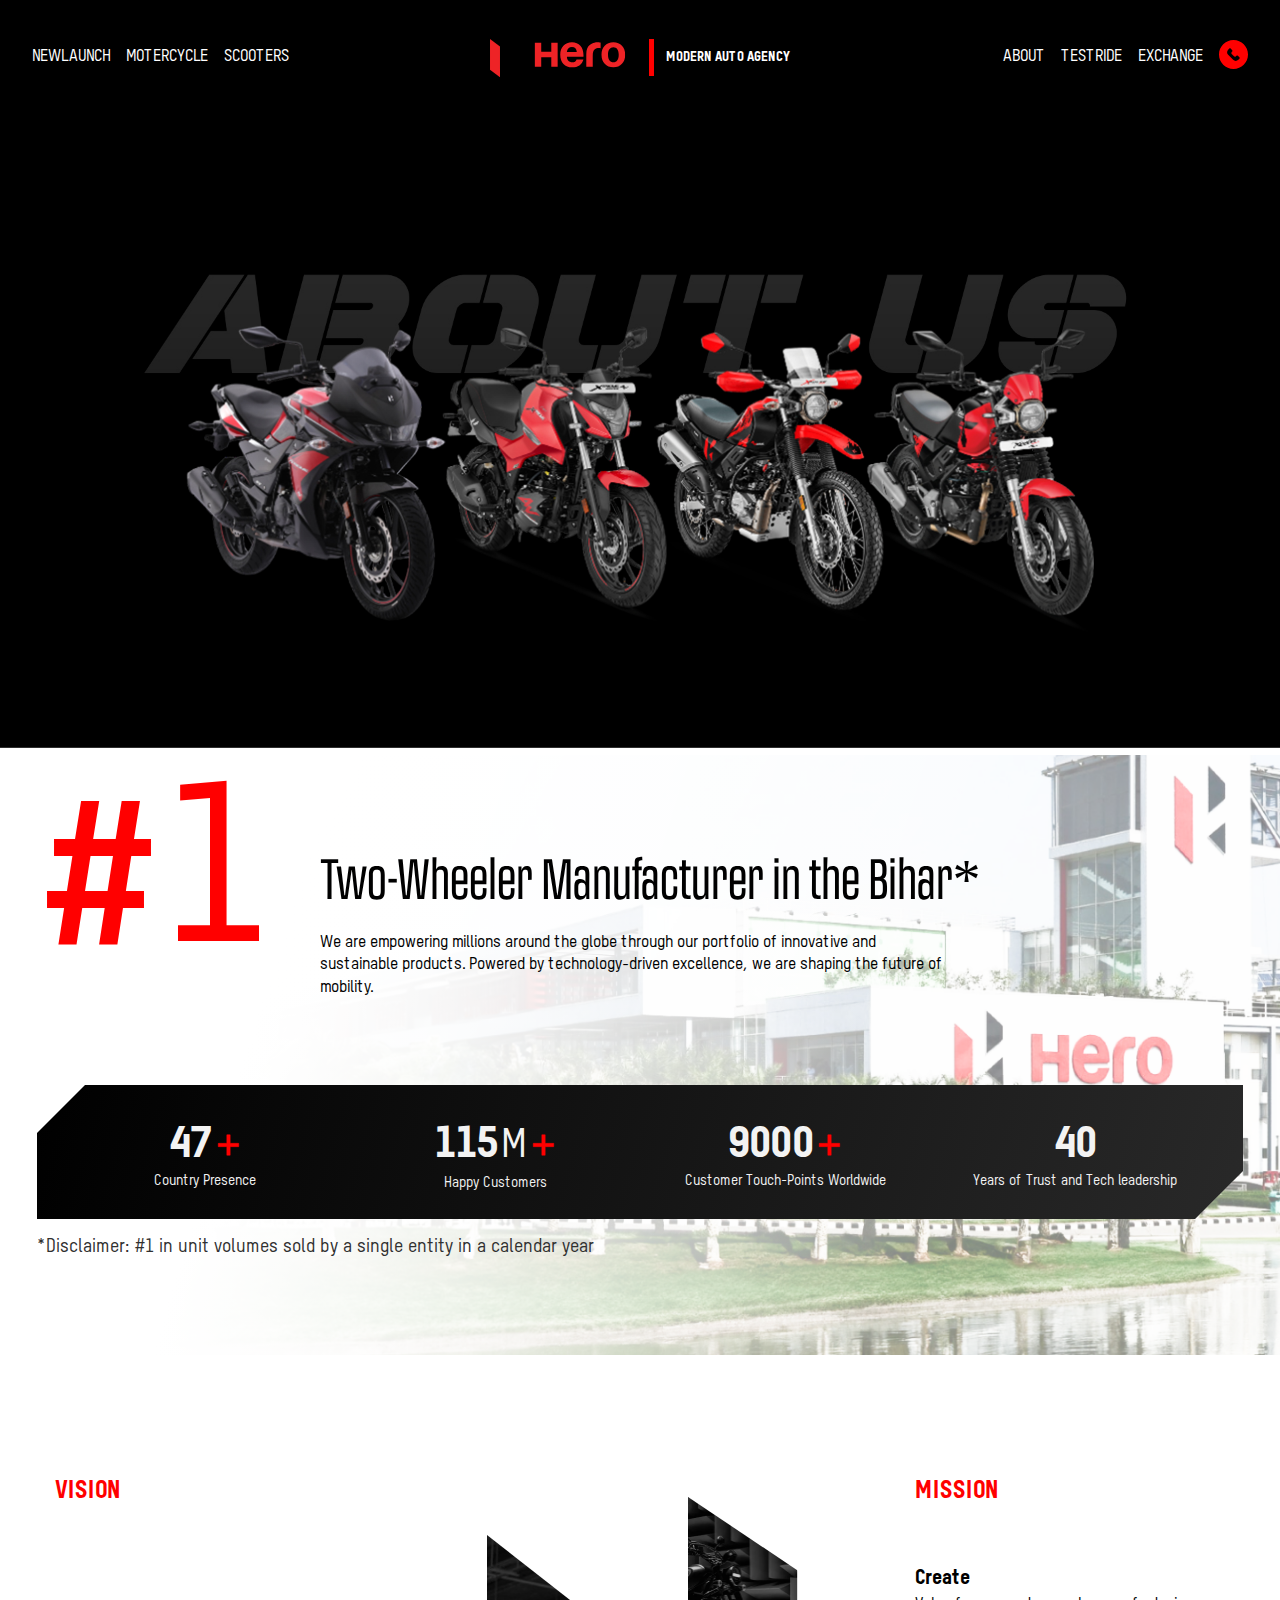
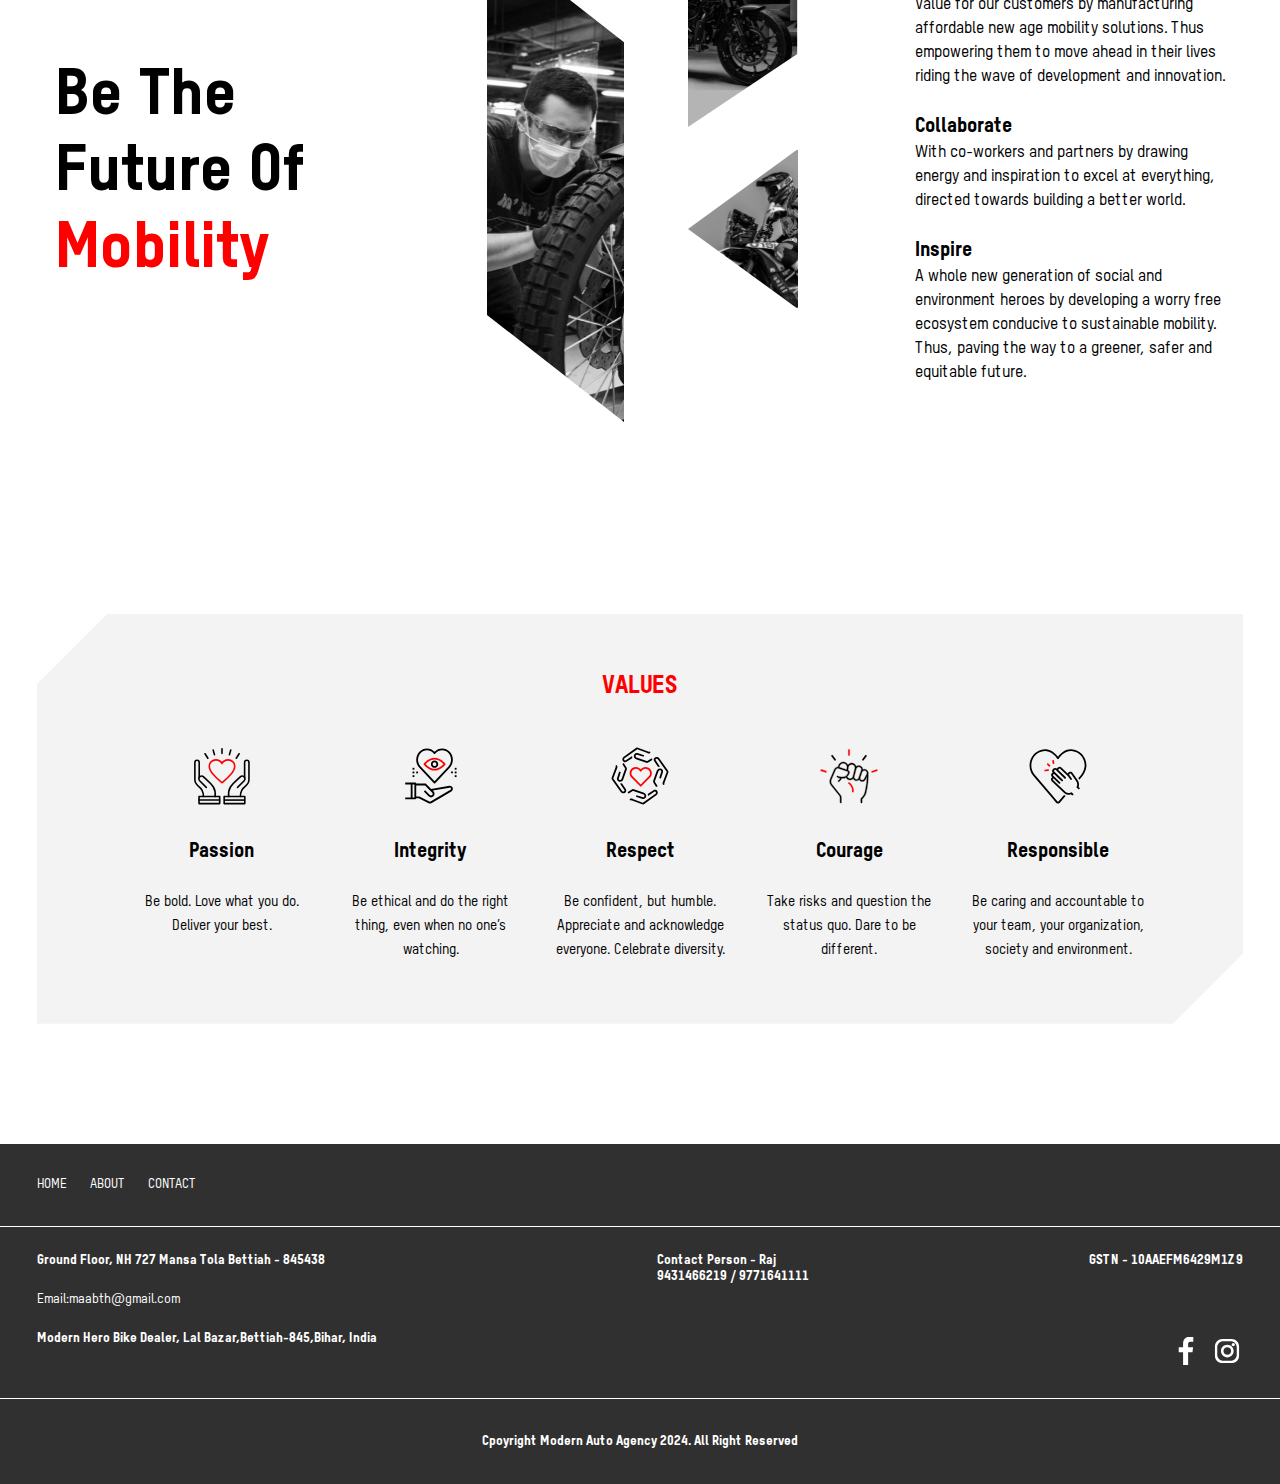
==== commit fdf698c0: "updated links" ====
--- a/pages/about.html
+++ b/pages/about.html
@@ -5,6 +5,9 @@
     <meta charset="UTF-8">
     <meta name="viewport" content="width=device-width, initial-scale=1.0">
     <link rel="stylesheet" href="/style.css">
+    <link rel="canonical" href="https://maahero.com/pages/about.html">
+    <link rel="stylesheet" href="https://cdnjs.cloudflare.com/ajax/libs/font-awesome/4.7.0/css/font-awesome.min.css">
+    <link rel="shortcut icon" href="/Images/logo.svg" type="image/x-icon">
     <link rel="stylesheet" href="aboutus.css">
     <title>About Us</title>
 </head>
@@ -12,11 +15,11 @@
 <body>
 
     <script src="/pages/custom.js"></script>
-    <a href="/pages/about.html"></a>
+ 
     <custom-header></custom-header>
 
     <div class="">
-        <img src="/Images/karizma-know-web.png" alt="">
+        <img src="/Images/ABOUT.png" alt="">
     </div>
 
     <div class="aboutus">
--- a/style.css
+++ b/style.css
@@ -61,15 +61,17 @@
     border-radius: 50%;
 }
 
-.floatwid{    display: flex;
+.floatwid {
+    display: flex;
     flex-direction: column;
     gap: 16px;
     background: #000;
-    padding: 19px 23px;}
-
-.floatwid:hover {
+    padding: 19px 23px;
+}
+
+/* .floatwid:hover {
     background-color: #f7fafa;
-}
+} */
 
 .floatwid:focus {
     border-color: #008296;
@@ -77,7 +79,7 @@
     outline: 0;
 }
 
-.headphone{
+.headphone {
     width: 29px;
 }
 
@@ -138,7 +140,8 @@
     font-family: 'tstar-medium';
     text-decoration: none;
 }
-footer a{
+
+footer a {
     text-decoration: none;
     color: #fff;
 }
@@ -153,7 +156,7 @@
 } */
 
 .firsthero .swiper {
-    height: 700px;
+    height: 656px;
 }
 
 .swiper-slide img {
@@ -242,7 +245,7 @@
 
 .motoinfo {
     width: 100%;
-    display: flex;
+    display: none;
     align-items: flex-end;
     justify-content: flex-end;
     POSITION: absolute;
@@ -343,7 +346,8 @@
     border-bottom: 2px solid red;
 }
 
-.tabbtm button.activebtm, .tabbtm button.activecon{
+.tabbtm button.activebtm,
+.tabbtm button.activecon {
     color: red;
     font-weight: 600;
     border-bottom: 2px solid red;
@@ -403,6 +407,7 @@
 .tile-teaser .img-text {
     width: 100%;
     padding: 10px 20px 20px 25px;
+    cursor: unset;
     display: flex;
     flex-direction: column;
     justify-content: end;
@@ -511,6 +516,7 @@
 .dual_image .img-text {
     position: relative;
     width: 100%;
+    cursor: unset;
     height: 100%;
     z-index: 1;
     display: block;
@@ -653,23 +659,29 @@
 }
 
 form .button input {
-    height: 100%;
-    width: fit-content;
-    outline: none;
-    color: #fff;
-    border: none;
-    font-size: 18px;
-    font-weight: 500;
-    border-radius: 35px;
-    background: #000;
-    transition: all 0.3s ease;
-    padding: 13px 67px;
-}
-
-form .button input:hover {
+    border-radius: 4px;
+    border: 0;
+    color: #ea0000;
+    background-color: #fff;
+    font-size: 24px;
+    width: 200px;
+    text-transform: uppercase;
+}
+
+
+/* select::after{
+    content: url("/Images/dropdown-icon-select.svg");
+  position: absolute;
+  right: 10px;
+  bottom: 8px;
+  z-index: 1;
+  pointer-events: none;
+} */
+
+/* form .button input:hover {
     background: black;
     color: #fff;
-}
+} */
 
 .input__box select {
     width: 100%;
@@ -682,11 +694,13 @@
 }
 
 .input__box select:invalid {
-    color: gray; /* Show placeholder text in gray color */
+    color: gray;
+    /* Show placeholder text in gray color */
 }
 
 .input__box select option[value=""][disabled] {
-    display: none; /* Hide the empty option in the dropdown */
+    display: none;
+    /* Hide the empty option in the dropdown */
 }
 
 ::placeholder {
@@ -723,7 +737,7 @@
     .tophead {
         display: none;
         z-index: 6;
-       
+
         position: absolute;
         top: 6%;
         background: #000;
@@ -772,7 +786,7 @@
 
 }
 
-.beahero p {
+.beaherop {
     margin-bottom: 53px;
 }
 
@@ -798,7 +812,9 @@
     font-size: 32px;
 }
 
-#about, #media, #showroom {
+#about,
+#media,
+#showroom {
     padding-top: 53px;
 }
 
@@ -900,14 +916,14 @@
     width: 40%;
 }
 
-.helpleft{
+.helpleft {
     width: 60%;
 }
 
 .help-main-box {
     width: 100%;
-display: flex;
-flex-wrap: wrap;
+    display: flex;
+    flex-wrap: wrap;
 }
 
 .help-box {
@@ -917,9 +933,10 @@
     width: 100%;
     display: flex;
     flex-direction: column;
-    
-}
-.pta{
+
+}
+
+.pta {
     width: 30%;
 }
 
@@ -984,11 +1001,11 @@
     background: #303030;
 }
 
-.address{
+.address {
     gap: 23px !important;
 }
 
-.address a{
+.address a {
     text-decoration: none;
     color: #fff;
 }
@@ -1015,6 +1032,7 @@
     padding: 33px 0;
     display: flex;
     justify-content: space-between;
+    text-align: center;
     align-items: center;
 }
 
@@ -1022,6 +1040,10 @@
     padding-right: 9px;
     padding-left: 9px;
     border-right: 1px solid #fff;
+}
+
+.lastspan{
+    width: 100%;
 }
 
 .fotwo {
@@ -1064,27 +1086,29 @@
     padding: 12px;
 }
 
-.headmiddle a{
+.headmiddle a {
     display: flex;
     justify-content: center;
     align-items: center;
     gap: 23px;
 }
 
-.headmiddle a:hover{
+.headmiddle a:hover {
     text-decoration: none;
     font-size: unset;
     font-weight: unset;
 }
 
-#executive .herobikeimg, #performance .herobikeimg{
+#executive .herobikeimg,
+#performance .herobikeimg {
     width: 213px;
 }
 
-#scooters .herobikeimg{
+#scooters .herobikeimg {
     width: 320px;
 }
-.herobikeimg{
+
+.herobikeimg {
     display: flex;
     justify-content: center;
     align-items: center;
@@ -1093,7 +1117,7 @@
     overflow: hidden;
 }
 
-.herobikeimg p{
+.herobikeimg p {
     display: none;
     margin-bottom: 0;
 }
@@ -1115,15 +1139,107 @@
     background: rgba(0, 0, 0, 0.7);
     color: white;
     text-align: center;
-    font-size: 16px; /* Adjust as necessary */
+    font-size: 16px;
+    /* Adjust as necessary */
 }
 
 .herobikeimg:hover p {
     display: block;
 }
 
+#media .abouttabcon {
+    width: 100%;
+    padding: 32px 0 32px 0;
+    background: lightgrey;
+    box-shadow: 0 19px 34px 0 rgba(0, 0, 0, 0);
+    clip-path: polygon(0 0, 100% 0, 100% calc(100% - 40px), calc(100% - 40px) 100%, 0 100%);
+    border: 0;
+}
+
+
+#media .abouttxt p {
+    display: flex;
+    justify-content: center;
+    align-items: center;
+    gap: 26px;
+}
+
+#media .abouttxt p span a {
+    display: flex;
+    justify-content: center;
+    align-items: center;
+    text-decoration: none;
+    color: #000;
+    gap: 9px;
+}
+
+.abouttxt p {
+    margin-bottom: 0;
+}
+
+.mobcon {
+    display: none;
+}
+
+.deskcon {
+    display: block;
+}
+
+.con-text p {
+    color: #fff;
+    font-size: 56px !important;
+    font-style: normal;
+    font-weight: 400;
+    line-height: 100% !important;
+    height: 116px;
+    margin-left: 120px;
+    max-width: 740px;
+}
+
+.con-text {
+    position: absolute;
+    top: 104px;
+}
+
+.ban {
+    position: relative;
+}
+
+.location-dropdown,
+.Vehicle-dropdwown {
+    -webkit-border-radius: 2px !important;
+    -webkit-padding-end: 20px !important;
+    -webkit-padding-start: 2px !important;
+    -webkit-user-select: none !important;
+    background-image: transparent !important;
+    background-repeat: no-repeat !important;
+    border: unset !important;
+    color: #fff !important;
+    font-size: inherit !important;
+    margin: 0 !important;
+    overflow: hidden !important;
+    white-space: nowrap !important;
+    background: transparent !important;
+    outline: unset !important;
+    border-bottom: 2px solid #fff !important;
+}
+
+option {
+    color: #000;
+}
+
+#location svg, #showroom svg{
+    height: 20px;
+    width: 20px;
+}
+
+#location p, #showroom p{
+    display: flex;
+    gap: 9px;
+}
+
 @media(max-width:1400px) {
-    .helpyou{
+    .helpyou {
         max-width: 1286px;
         padding-right: 0 !important;
         margin-right: 0 !important;
@@ -1131,9 +1247,56 @@
     }
 }
 
+@media(max-width:1100px) {
+
+    .helpyou {
+        margin-right: auto !important;
+        padding-left: 15px !important;
+        padding-right: 15px !important;
+    }
+}
+
 @media(max-width:768px) {
 
-    .icon{
+    .con-text {
+        top: 50px;
+    }
+
+    #media .abouttxt p span a {
+        font-size: 16px;
+    }
+
+    #media .abouttxt p {
+        flex-direction: column;
+    }
+
+    #showroom .abouttabcon {
+        gap: 19px;
+    }
+
+    .con-text p {
+        margin-top: 40px;
+        margin: auto;
+        align-items: center;
+        margin-left: 16px;
+
+        font-size: 32px !important;
+        font-style: normal;
+        font-weight: 400;
+        line-height: 100%;
+        max-width: 768px;
+    }
+
+    .deskcon {
+        display: none;
+    }
+
+
+    .mobcon {
+        display: block;
+    }
+
+    .icon {
         text-align: unset;
         width: auto;
         border-bottom: unset;
@@ -1141,17 +1304,17 @@
 
     .floatwid {
         gap: 6px;
-    padding: 6px 9px;
-    }
-
-    header a{
+        padding: 6px 9px;
+    }
+
+    header a {
         border-bottom: 1px solid #fff;
         width: 100%;
         text-align: center;
-        padding: 19px;
-    }
-
-    .floatwid svg{
+        padding: 9px;
+    }
+
+    .floatwid svg {
         width: 19px;
     }
 
@@ -1159,7 +1322,7 @@
         margin: 30px 0;
     }
 
-    .headphone{
+    .headphone {
         display: none;
     }
 
@@ -1239,17 +1402,30 @@
         align-items: center;
     }
 
-    .scriptlay{
+    .scriptlay {
         width: 100%;
-    display: flex;
+        display: flex;
+        justify-content: center;
+        align-items: center;
+    }
+
+    .headlogomob a {
+        border-bottom: unset;
     }
 
     .headmiddle {
         width: 100%;
         align-items: center;
-        padding-top: 19px;
+        padding-top: 9px;
         margin-right: 0px;
         margin-bottom: 16px;
+        display: flex;
+        justify-content: center;
+    }
+
+
+    .headtext span {
+        display: none !important;
     }
 
     .headlogomob {
@@ -1292,7 +1468,7 @@
     }
 
     h2 {
-      
+
         font-size: 28px;
     }
 
@@ -1320,6 +1496,7 @@
     .help-main-box {
         display: block;
         display: flex;
+        justify-content: center;
         gap: 23px;
         overflow: scroll;
         padding-left: 15px;
@@ -1460,10 +1637,20 @@
 
     .helpyou h2 {
         MARGIN-BOTTOM: 19px;
+        text-align: center;
     }
 
     .help-box {
         margin-bottom: 28px;
+    }
+
+    .firsthero .swiper {
+        height: 333px;
+    }
+
+    .headlogomob span {
+        font-size: 13px;
+        display: none;
     }
 
     .motoimg {
--- a/pages/aboutus.css
+++ b/pages/aboutus.css
@@ -229,6 +229,7 @@
     line-height: 120%;
     font-style: normal;
 }
+
 .block--company-two-wheeler-mobility .banner2 p {
     color: #f3f3f3;
     text-align: center;
@@ -408,6 +409,7 @@
         font-size: 48px;
         width: 698px;
     }
+
     .block--company-two-wheeler-mobility .rank p {
         font-size: 180px;
     }
@@ -430,7 +432,7 @@
     }
 }
 
-@media(max-width:768px){
+@media(max-width:768px) {
 
     .block--company-two-wheeler-mobility .twoWheelerMobilityPara {
         width: 100%;
@@ -499,58 +501,84 @@
         width: 100%;
         font-size: 42px;
     }
-    .vision-wrapper{
+
+    .vision-wrapper {
         flex-direction: column;
         gap: 56px;
 
     }
 
- .vision-container {
+    .vision-container {
         margin: 0 16px;
     }
 
- .vision-heading {
+    .vision-heading {
         margin-top: 16px;
         width: 253px;
     }
 
- .vision-heading h4, .vision-heading h4 span {
+    .vision-heading h4,
+    .vision-heading h4 span {
         font-size: 40px !important;
         line-height: normal !important;
     }
 
-    .block--company-two-wheeler-mobility .rank p ,  .block--company-two-wheeler-mobility .rank p span{
+    .block--company-two-wheeler-mobility .rank p,
+    .block--company-two-wheeler-mobility .rank p span {
         font-size: 66px !important;
         text-align: left;
     }
 
- .hero-img-container .hero-img-inner {
+    .hero-img-container .hero-img-inner {
         gap: 42px;
     }
 
- .hero-img-left {
-            margin-top: 24px;
-            height: 307px;
-            width: 87px;
-        }
-
-        .hero-img-right .hero-img-top {
-                height: 145px;
-                width: 70px;
-            }
-
-            .hero-img-right .hero-img-bottom {
-                    height: 101px;
-                    width: 70px;
-                    margin-top: 14px;
-                }
-
-    .values-card-container{
-        margin: 16px 0 0 16px;
-        flex-direction: row;
+    .hero-img-left {
+        margin-top: 24px;
+        height: 307px;
+        width: 87px;
+    }
+
+    .hero-img-right .hero-img-top {
+        height: 145px;
+        width: 70px;
+    }
+
+    .hero-img-right .hero-img-bottom {
+        height: 101px;
+        width: 70px;
+        margin-top: 14px;
+    }
+
+    .values-card-container {
+        padding: 0 16px;
+        /* flex-direction: row; */
         gap: 16px;
         width: 100%;
-    }
+        display: grid;
+    grid-template-columns: 1fr 1fr;
+    }
+
+.our-values-card {
+        width: 100%;
+        height: inherit;
+        padding: 40px 24px;
+        margin-bottom: 30px;
+        align-items: center;
+        background: #FFF;
+        backdrop-filter: blur(22px);
+        clip-path: polygon(0 0, 100% 0, 100% calc(100% - 32px), calc(100% - 32px) 100%, 0 100%, 0 0);
+    }
+
+    .our-values-container{
+        padding: 0 !important;
+    }
+
+   .our-values-title {
+        margin-left: 16px;
+    }
+
+
 
     .mission-container {
         margin-bottom: 40px;
@@ -582,7 +610,7 @@
         width: 100%;
     }
 
-   .our-values-wrapper {
+    .our-values-wrapper {
         margin-top: 0;
         padding: 40px 0;
         background: #f1f1f1;
